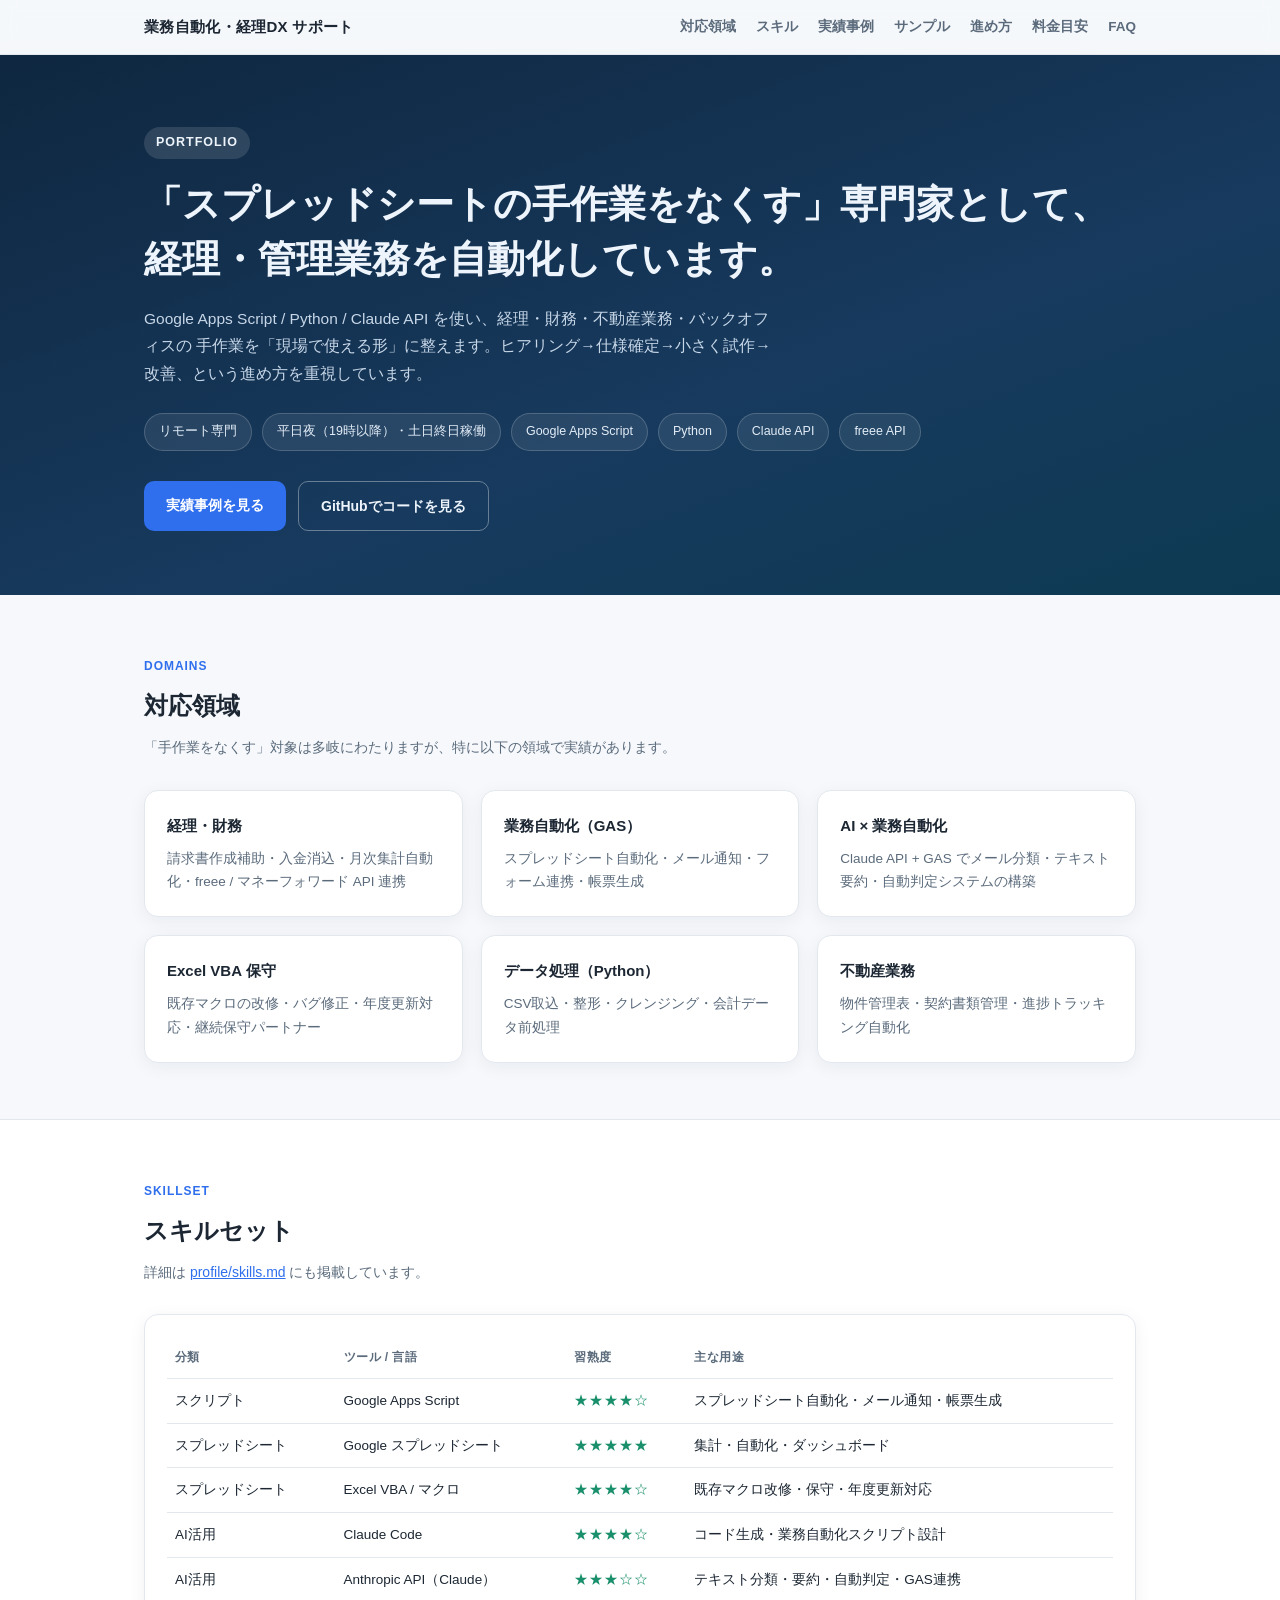
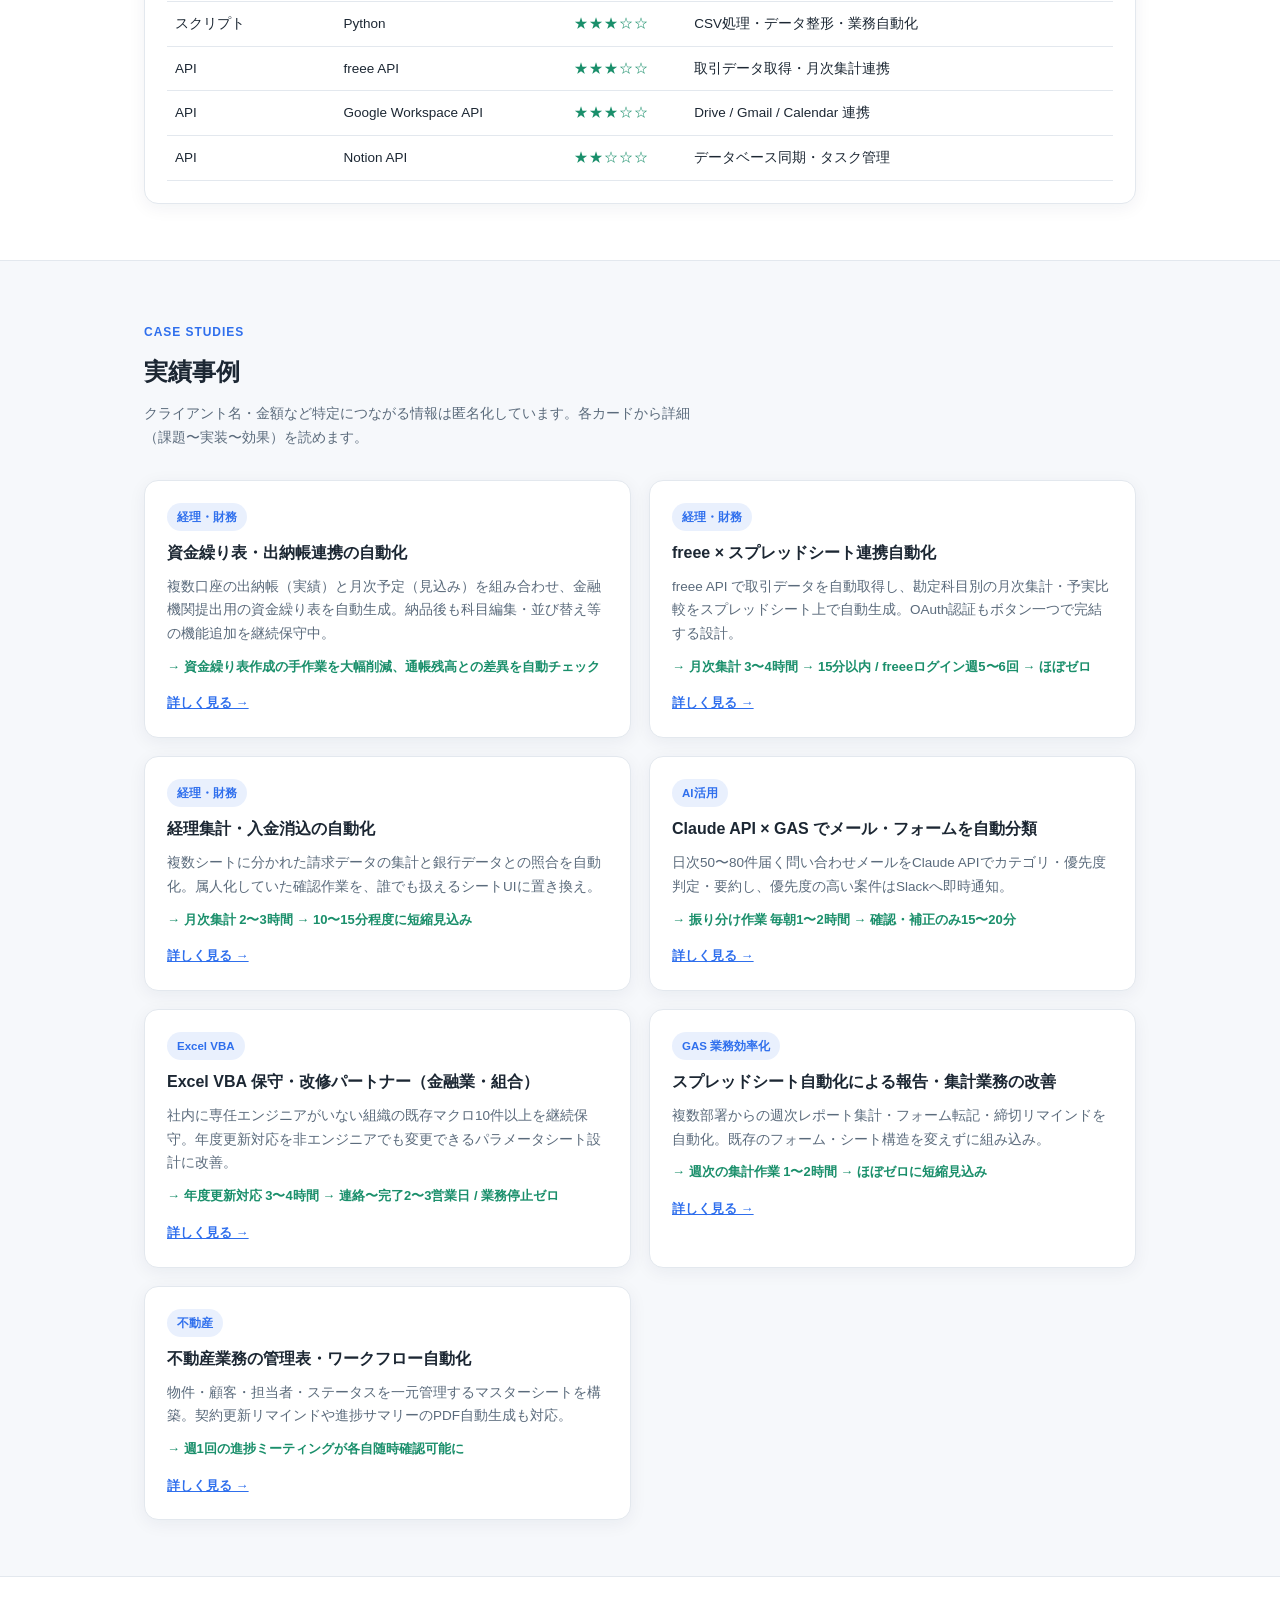
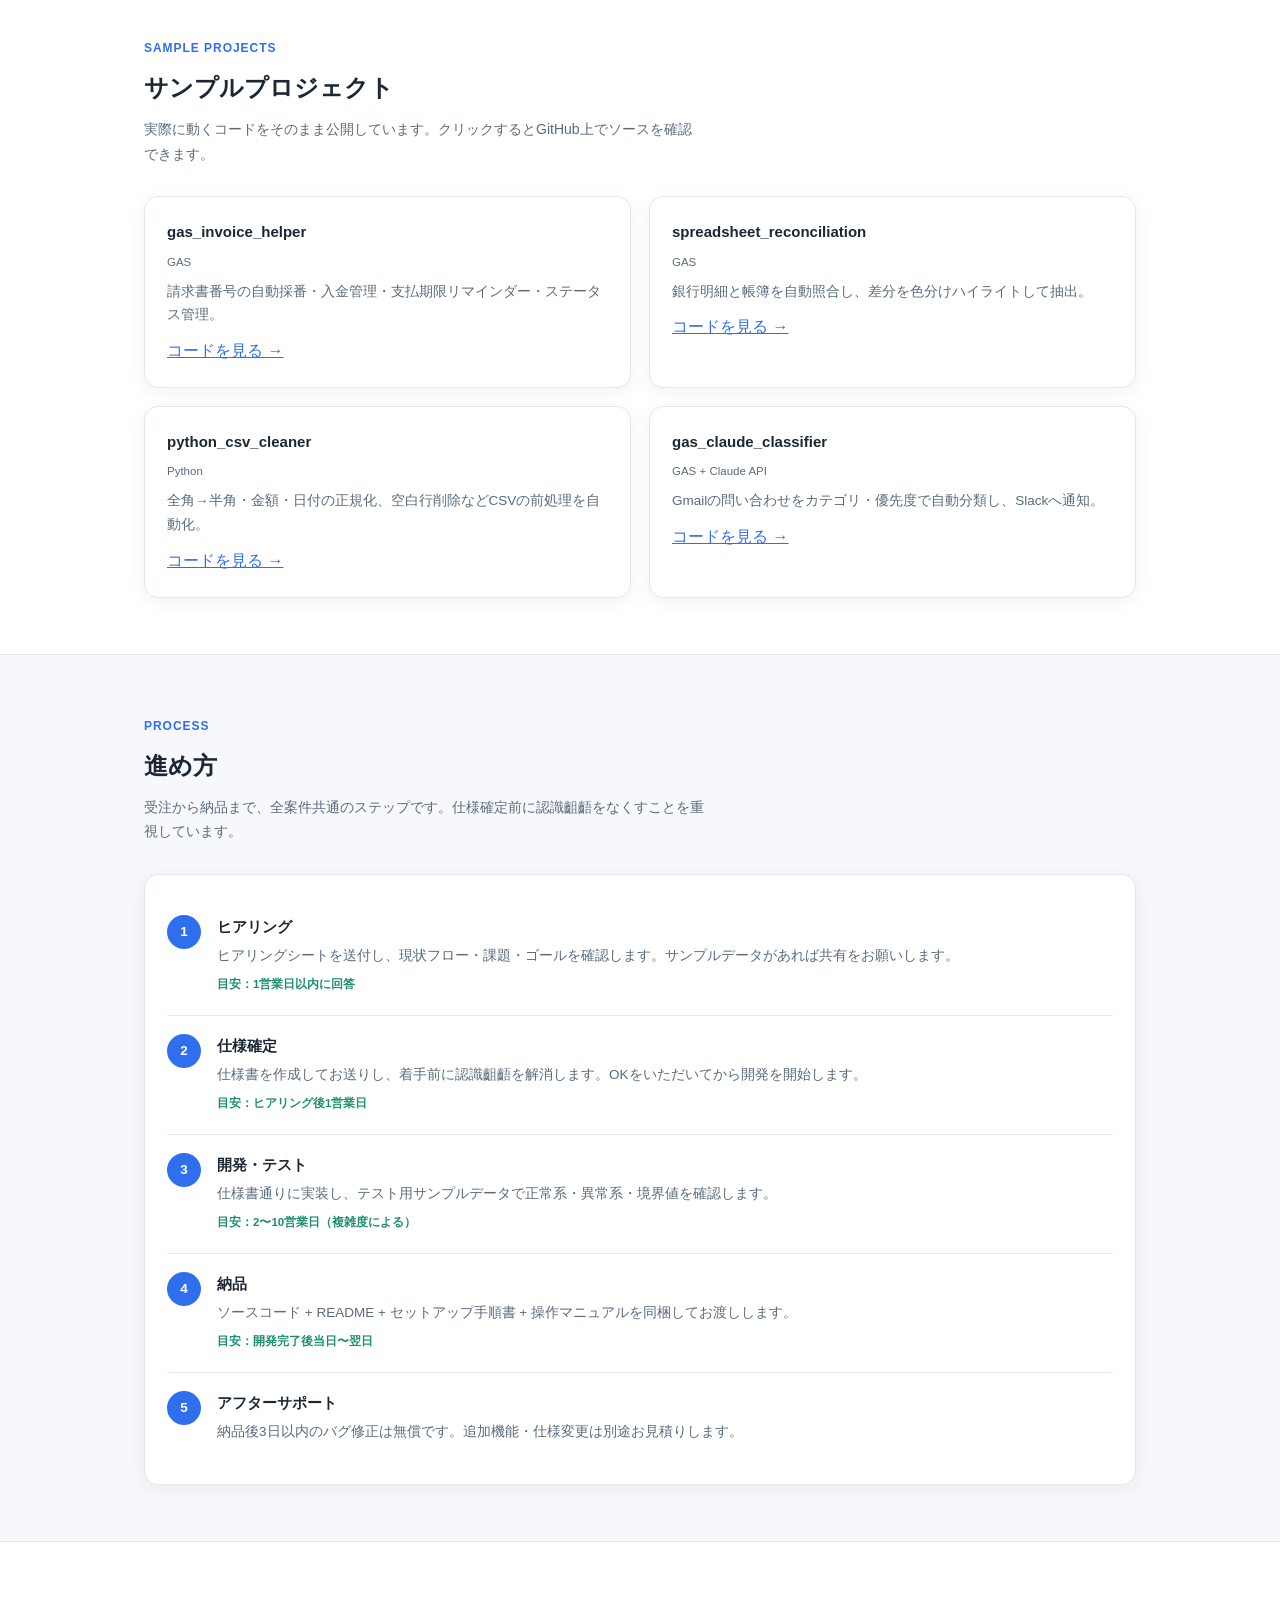
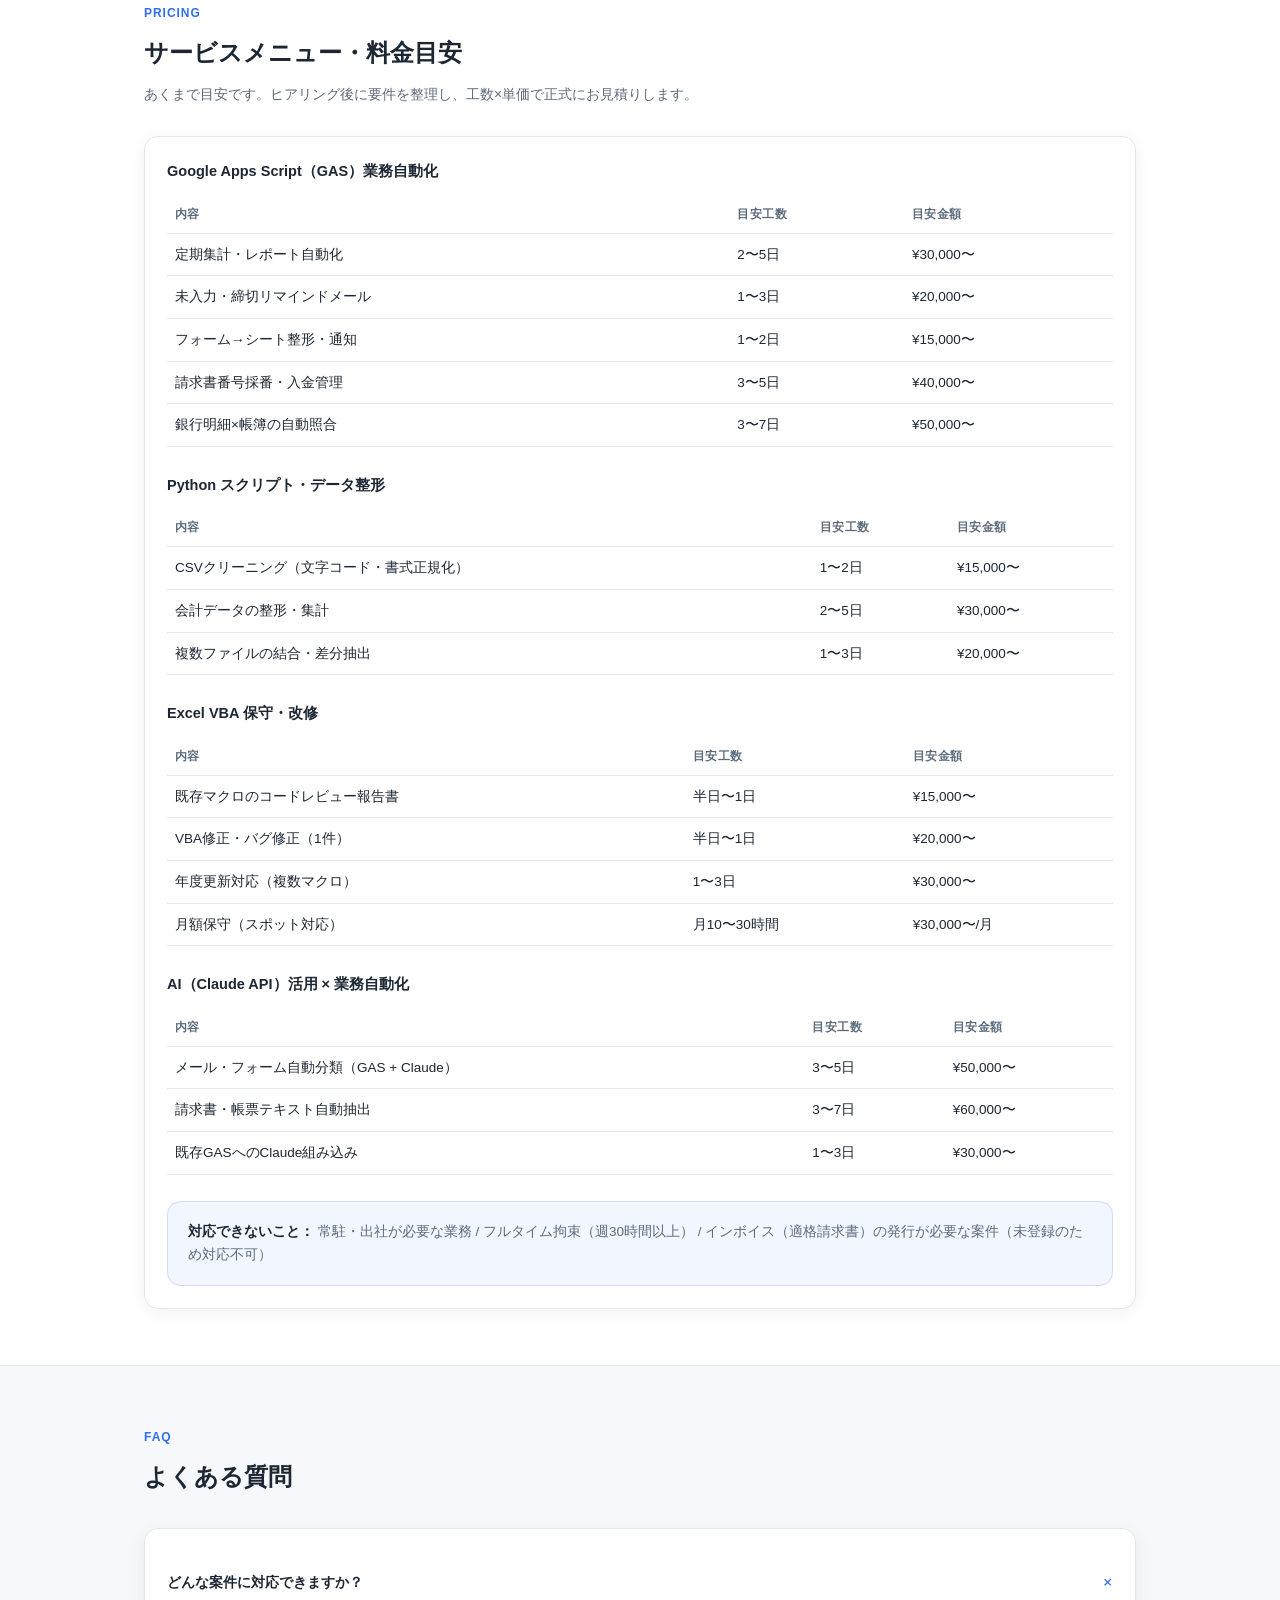
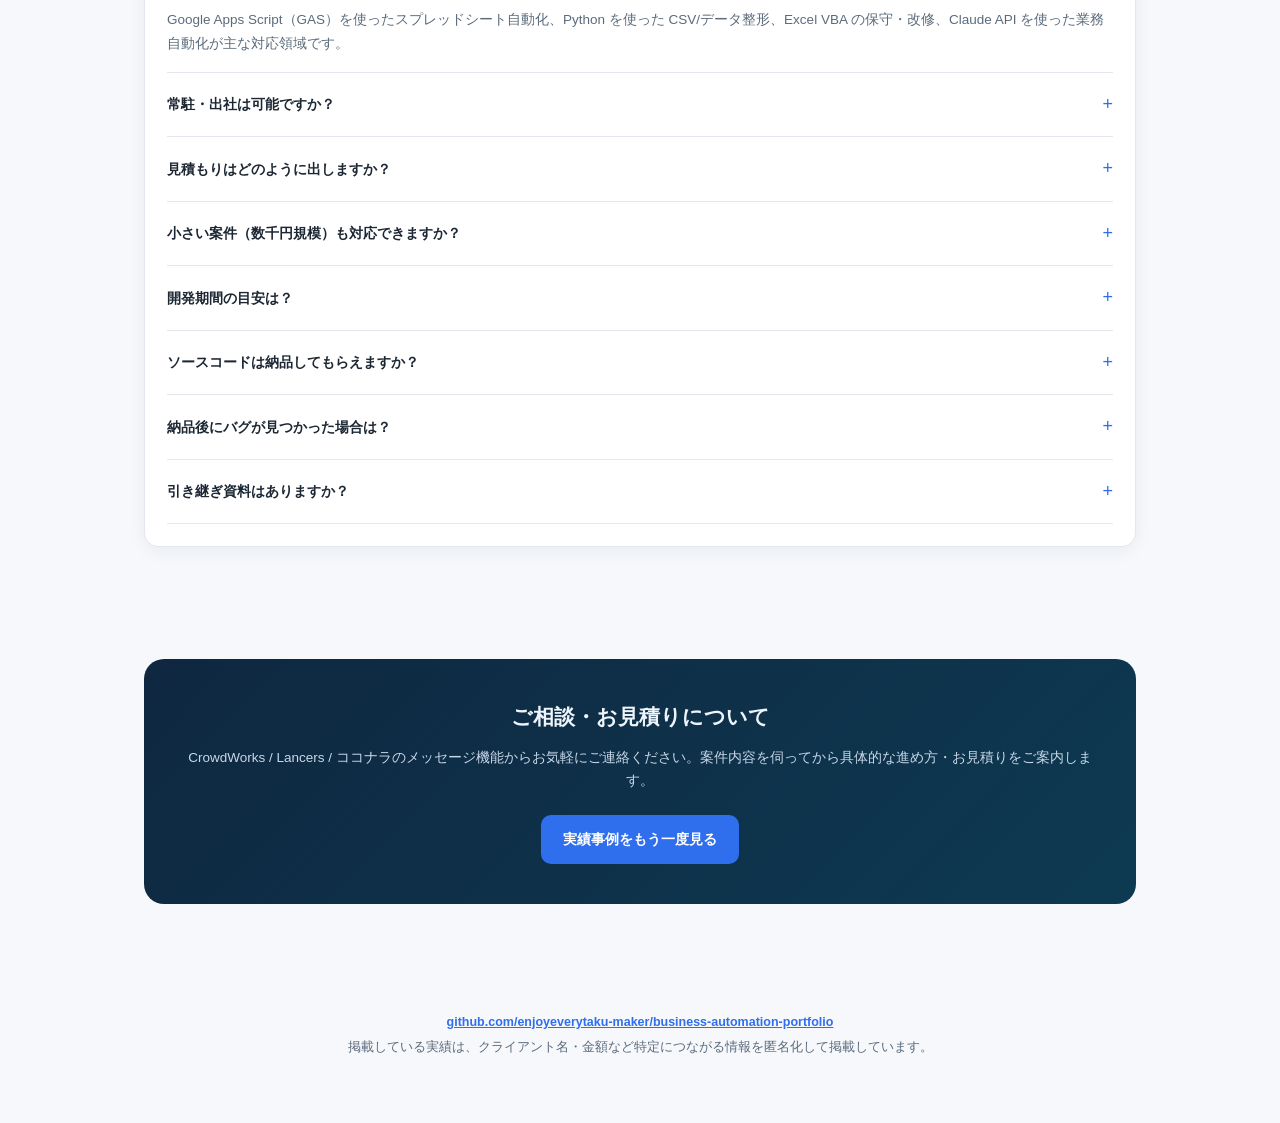
==== index.html @ b3b51a51 "GitHub Pages用のトップページを追加 対応領域・スキルセット・実績事例・サンプルプロジェクト・進め方・ 料金目安・FAQをまとめた単一ページのポートフォリオサイトを追加。 .nojekyll" ====
<!doctype html>
<html lang="ja">
<head>
<meta charset="UTF-8">
<meta name="viewport" content="width=device-width, initial-scale=1.0">
<title>業務自動化・経理DX サポート ポートフォリオ</title>
<meta name="description" content="Google Apps Script / Python / Claude API を使った業務自動化・経理DX支援のポートフォリオ。実績事例・サンプルプロジェクト・サービスメニューを掲載。">
<style>
  :root{
    --navy:#0f2740;
    --navy-2:#173a5e;
    --accent:#2f6fed;
    --accent-2:#1a8f6b;
    --bg:#f6f8fb;
    --card:#ffffff;
    --text:#1c2733;
    --text-mute:#5b6b7c;
    --border:#e3e8ee;
    --radius:14px;
    --shadow:0 4px 18px rgba(15,39,64,0.06);
  }
  @media (prefers-color-scheme: dark){
    :root{
      --bg:#0b1420;
      --card:#131f2e;
      --text:#e7edf3;
      --text-mute:#9fb0c0;
      --border:#22303f;
      --shadow:0 4px 18px rgba(0,0,0,0.35);
    }
  }
  *{box-sizing:border-box;}
  html{scroll-behavior:smooth;}
  body{
    margin:0;
    background:var(--bg);
    color:var(--text);
    font-family:"Hiragino Kaku Gothic ProN","Yu Gothic","Helvetica Neue",Arial,sans-serif;
    line-height:1.75;
  }
  a{color:var(--accent);}
  .wrap{max-width:1040px;margin:0 auto;padding:0 24px;}
  header.site{
    position:sticky;top:0;z-index:50;
    background:rgba(246,248,251,0.9);
    backdrop-filter:blur(8px);
    border-bottom:1px solid var(--border);
  }
  @media (prefers-color-scheme: dark){
    header.site{background:rgba(11,20,32,0.85);}
  }
  header.site .wrap{display:flex;align-items:center;justify-content:space-between;padding-top:14px;padding-bottom:14px;}
  .brand{font-weight:700;font-size:15px;letter-spacing:.02em;color:var(--text);text-decoration:none;}
  nav.main-nav{display:flex;gap:20px;flex-wrap:wrap;}
  nav.main-nav a{color:var(--text-mute);text-decoration:none;font-size:13.5px;font-weight:600;}
  nav.main-nav a:hover{color:var(--accent);}
  .nav-toggle{display:none;}

  .hero{
    background:linear-gradient(160deg,var(--navy) 0%,var(--navy-2) 60%,#0d3a52 100%);
    color:#eef4fb;
    padding:72px 0 64px;
  }
  .hero .eyebrow{
    display:inline-block;font-size:12.5px;font-weight:700;letter-spacing:.08em;
    background:rgba(255,255,255,0.12);padding:5px 12px;border-radius:100px;margin-bottom:18px;
  }
  .hero h1{font-size:clamp(26px,4vw,38px);line-height:1.45;margin:0 0 18px;font-weight:800;}
  .hero p.lead{font-size:15.5px;color:#c7d7e8;max-width:640px;margin:0 0 26px;}
  .hero .chips{display:flex;gap:10px;flex-wrap:wrap;margin-bottom:30px;}
  .hero .chip{background:rgba(255,255,255,0.08);border:1px solid rgba(255,255,255,0.18);color:#e3edf7;
    padding:7px 14px;border-radius:100px;font-size:12.5px;}
  .hero .cta-row{display:flex;gap:12px;flex-wrap:wrap;}
  .btn{
    display:inline-block;padding:12px 22px;border-radius:10px;font-weight:700;font-size:14px;
    text-decoration:none;transition:transform .15s ease;
  }
  .btn:hover{transform:translateY(-1px);}
  .btn-primary{background:var(--accent);color:#fff;}
  .btn-ghost{background:transparent;color:#eef4fb;border:1px solid rgba(255,255,255,0.35);}

  section{padding:56px 0;}
  section.alt{background:var(--card);border-top:1px solid var(--border);border-bottom:1px solid var(--border);}
  .section-head{margin-bottom:30px;}
  .section-head .kicker{font-size:12px;font-weight:800;letter-spacing:.08em;color:var(--accent);text-transform:uppercase;}
  .section-head h2{font-size:24px;margin:6px 0 8px;font-weight:800;}
  .section-head p{color:var(--text-mute);font-size:14px;margin:0;max-width:560px;}

  .grid{display:grid;gap:18px;}
  .grid-2{grid-template-columns:repeat(2,1fr);}
  .grid-3{grid-template-columns:repeat(3,1fr);}
  @media (max-width:760px){ .grid-2,.grid-3{grid-template-columns:1fr;} }

  .card{
    background:var(--card);border:1px solid var(--border);border-radius:var(--radius);
    padding:22px 22px;box-shadow:var(--shadow);
  }
  .domain-card h3{margin:0 0 8px;font-size:15px;}
  .domain-card p{margin:0;font-size:13.5px;color:var(--text-mute);}

  table.skills{width:100%;border-collapse:collapse;font-size:13.5px;}
  table.skills th,table.skills td{text-align:left;padding:10px 8px;border-bottom:1px solid var(--border);}
  table.skills th{color:var(--text-mute);font-weight:700;font-size:12px;text-transform:uppercase;letter-spacing:.04em;}
  .stars{color:var(--accent-2);letter-spacing:1px;}

  .case-card{display:flex;flex-direction:column;gap:10px;}
  .case-card .tag{align-self:flex-start;background:rgba(47,111,237,0.1);color:var(--accent);
    font-size:11.5px;font-weight:700;padding:4px 10px;border-radius:100px;}
  .case-card h3{margin:0;font-size:16px;line-height:1.5;}
  .case-card p{margin:0;font-size:13.5px;color:var(--text-mute);}
  .case-card .effect{font-size:13px;color:var(--accent-2);font-weight:700;}
  .case-card .more{font-size:13px;font-weight:700;margin-top:4px;}

  .proj-card h3{margin:0 0 6px;font-size:15px;}
  .proj-card .stack{font-size:11.5px;color:var(--text-mute);margin-bottom:8px;}
  .proj-card p{margin:0 0 10px;font-size:13.5px;color:var(--text-mute);}

  .flow{display:flex;flex-direction:column;gap:0;counter-reset:step;}
  .flow-step{display:flex;gap:16px;padding:18px 0;border-bottom:1px solid var(--border);}
  .flow-step:last-child{border-bottom:none;}
  .flow-num{
    counter-increment:step;flex:0 0 auto;width:34px;height:34px;border-radius:50%;
    background:var(--accent);color:#fff;display:flex;align-items:center;justify-content:center;
    font-weight:800;font-size:13.5px;
  }
  .flow-num::before{content:counter(step);}
  .flow-body h3{margin:0 0 4px;font-size:14.5px;}
  .flow-body p{margin:0;font-size:13.5px;color:var(--text-mute);}
  .flow-body .badge{display:inline-block;margin-top:6px;font-size:11.5px;color:var(--accent-2);font-weight:700;}

  .pricing table{width:100%;border-collapse:collapse;font-size:13.5px;margin-bottom:26px;}
  .pricing caption{text-align:left;font-weight:800;font-size:14.5px;margin-bottom:10px;color:var(--text);}
  .pricing th,.pricing td{padding:9px 8px;border-bottom:1px solid var(--border);text-align:left;}
  .pricing th{color:var(--text-mute);font-size:11.5px;text-transform:uppercase;letter-spacing:.04em;}

  .faq-item{border-bottom:1px solid var(--border);padding:16px 0;}
  .faq-item summary{cursor:pointer;font-weight:700;font-size:14px;list-style:none;display:flex;justify-content:space-between;align-items:center;gap:12px;}
  .faq-item summary::-webkit-details-marker{display:none;}
  .faq-item summary::after{content:"+";font-size:18px;color:var(--accent);font-weight:400;transition:transform .15s ease;}
  .faq-item[open] summary::after{transform:rotate(45deg);}
  .faq-item .a{margin:10px 0 0;font-size:13.5px;color:var(--text-mute);}

  .note-box{
    background:rgba(47,111,237,0.06);border:1px solid rgba(47,111,237,0.18);
    border-radius:var(--radius);padding:18px 20px;font-size:13.5px;color:var(--text-mute);
  }
  .note-box strong{color:var(--text);}

  footer.site{padding:48px 0 60px;text-align:center;}
  footer.site p{font-size:12.5px;color:var(--text-mute);margin:4px 0;}
  footer.site .repo-link{font-weight:700;}

  .cta-band{
    background:linear-gradient(135deg,var(--navy) 0%,#0d3a52 100%);color:#eef4fb;
    border-radius:20px;padding:40px 32px;text-align:center;
  }
  .cta-band h2{margin:0 0 10px;font-size:21px;}
  .cta-band p{margin:0 0 22px;color:#c7d7e8;font-size:13.5px;}
</style>
</head>
<body>

<header class="site">
  <div class="wrap">
    <a class="brand" href="#top">業務自動化・経理DX サポート</a>
    <nav class="main-nav">
      <a href="#domains">対応領域</a>
      <a href="#skills">スキル</a>
      <a href="#cases">実績事例</a>
      <a href="#projects">サンプル</a>
      <a href="#flow">進め方</a>
      <a href="#pricing">料金目安</a>
      <a href="#faq">FAQ</a>
    </nav>
  </div>
</header>

<div id="top"></div>
<section class="hero">
  <div class="wrap">
    <span class="eyebrow">PORTFOLIO</span>
    <h1>「スプレッドシートの手作業をなくす」専門家として、<br>経理・管理業務を自動化しています。</h1>
    <p class="lead">
      Google Apps Script / Python / Claude API を使い、経理・財務・不動産業務・バックオフィスの
      手作業を「現場で使える形」に整えます。ヒアリング→仕様確定→小さく試作→改善、という進め方を重視しています。
    </p>
    <div class="chips">
      <span class="chip">リモート専門</span>
      <span class="chip">平日夜（19時以降）・土日終日稼働</span>
      <span class="chip">Google Apps Script</span>
      <span class="chip">Python</span>
      <span class="chip">Claude API</span>
      <span class="chip">freee API</span>
    </div>
    <div class="cta-row">
      <a class="btn btn-primary" href="#cases">実績事例を見る</a>
      <a class="btn btn-ghost" href="https://github.com/enjoyeverytaku-maker/business-automation-portfolio" target="_blank" rel="noopener">GitHubでコードを見る</a>
    </div>
  </div>
</section>

<section id="domains">
  <div class="wrap">
    <div class="section-head">
      <span class="kicker">Domains</span>
      <h2>対応領域</h2>
      <p>「手作業をなくす」対象は多岐にわたりますが、特に以下の領域で実績があります。</p>
    </div>
    <div class="grid grid-3">
      <div class="card domain-card"><h3>経理・財務</h3><p>請求書作成補助・入金消込・月次集計自動化・freee / マネーフォワード API 連携</p></div>
      <div class="card domain-card"><h3>業務自動化（GAS）</h3><p>スプレッドシート自動化・メール通知・フォーム連携・帳票生成</p></div>
      <div class="card domain-card"><h3>AI × 業務自動化</h3><p>Claude API + GAS でメール分類・テキスト要約・自動判定システムの構築</p></div>
      <div class="card domain-card"><h3>Excel VBA 保守</h3><p>既存マクロの改修・バグ修正・年度更新対応・継続保守パートナー</p></div>
      <div class="card domain-card"><h3>データ処理（Python）</h3><p>CSV取込・整形・クレンジング・会計データ前処理</p></div>
      <div class="card domain-card"><h3>不動産業務</h3><p>物件管理表・契約書類管理・進捗トラッキング自動化</p></div>
    </div>
  </div>
</section>

<section class="alt" id="skills">
  <div class="wrap">
    <div class="section-head">
      <span class="kicker">Skillset</span>
      <h2>スキルセット</h2>
      <p>詳細は <a href="https://github.com/enjoyeverytaku-maker/business-automation-portfolio/blob/main/profile/skills.md" target="_blank" rel="noopener">profile/skills.md</a> にも掲載しています。</p>
    </div>
    <div class="card">
      <table class="skills">
        <thead><tr><th>分類</th><th>ツール / 言語</th><th>習熟度</th><th>主な用途</th></tr></thead>
        <tbody>
          <tr><td>スクリプト</td><td>Google Apps Script</td><td class="stars">★★★★☆</td><td>スプレッドシート自動化・メール通知・帳票生成</td></tr>
          <tr><td>スプレッドシート</td><td>Google スプレッドシート</td><td class="stars">★★★★★</td><td>集計・自動化・ダッシュボード</td></tr>
          <tr><td>スプレッドシート</td><td>Excel VBA / マクロ</td><td class="stars">★★★★☆</td><td>既存マクロ改修・保守・年度更新対応</td></tr>
          <tr><td>AI活用</td><td>Claude Code</td><td class="stars">★★★★☆</td><td>コード生成・業務自動化スクリプト設計</td></tr>
          <tr><td>AI活用</td><td>Anthropic API（Claude）</td><td class="stars">★★★☆☆</td><td>テキスト分類・要約・自動判定・GAS連携</td></tr>
          <tr><td>スクリプト</td><td>Python</td><td class="stars">★★★☆☆</td><td>CSV処理・データ整形・業務自動化</td></tr>
          <tr><td>API</td><td>freee API</td><td class="stars">★★★☆☆</td><td>取引データ取得・月次集計連携</td></tr>
          <tr><td>API</td><td>Google Workspace API</td><td class="stars">★★★☆☆</td><td>Drive / Gmail / Calendar 連携</td></tr>
          <tr><td>API</td><td>Notion API</td><td class="stars">★★☆☆☆</td><td>データベース同期・タスク管理</td></tr>
        </tbody>
      </table>
    </div>
  </div>
</section>

<section id="cases">
  <div class="wrap">
    <div class="section-head">
      <span class="kicker">Case Studies</span>
      <h2>実績事例</h2>
      <p>クライアント名・金額など特定につながる情報は匿名化しています。各カードから詳細（課題〜実装〜効果）を読めます。</p>
    </div>
    <div class="grid grid-2">

      <div class="card case-card">
        <span class="tag">経理・財務</span>
        <h3>資金繰り表・出納帳連携の自動化</h3>
        <p>複数口座の出納帳（実績）と月次予定（見込み）を組み合わせ、金融機関提出用の資金繰り表を自動生成。納品後も科目編集・並び替え等の機能追加を継続保守中。</p>
        <p class="effect">→ 資金繰り表作成の手作業を大幅削減、通帳残高との差異を自動チェック</p>
        <a class="more" href="https://github.com/enjoyeverytaku-maker/business-automation-portfolio/blob/main/case_studies/shikinguri_automation.md" target="_blank" rel="noopener">詳しく見る →</a>
      </div>

      <div class="card case-card">
        <span class="tag">経理・財務</span>
        <h3>freee × スプレッドシート連携自動化</h3>
        <p>freee API で取引データを自動取得し、勘定科目別の月次集計・予実比較をスプレッドシート上で自動生成。OAuth認証もボタン一つで完結する設計。</p>
        <p class="effect">→ 月次集計 3〜4時間 → 15分以内 / freeeログイン週5〜6回 → ほぼゼロ</p>
        <a class="more" href="https://github.com/enjoyeverytaku-maker/business-automation-portfolio/blob/main/case_studies/freee_spreadsheet_integration.md" target="_blank" rel="noopener">詳しく見る →</a>
      </div>

      <div class="card case-card">
        <span class="tag">経理・財務</span>
        <h3>経理集計・入金消込の自動化</h3>
        <p>複数シートに分かれた請求データの集計と銀行データとの照合を自動化。属人化していた確認作業を、誰でも扱えるシートUIに置き換え。</p>
        <p class="effect">→ 月次集計 2〜3時間 → 10〜15分程度に短縮見込み</p>
        <a class="more" href="https://github.com/enjoyeverytaku-maker/business-automation-portfolio/blob/main/case_studies/accounting_automation.md" target="_blank" rel="noopener">詳しく見る →</a>
      </div>

      <div class="card case-card">
        <span class="tag">AI活用</span>
        <h3>Claude API × GAS でメール・フォームを自動分類</h3>
        <p>日次50〜80件届く問い合わせメールをClaude APIでカテゴリ・優先度判定・要約し、優先度の高い案件はSlackへ即時通知。</p>
        <p class="effect">→ 振り分け作業 毎朝1〜2時間 → 確認・補正のみ15〜20分</p>
        <a class="more" href="https://github.com/enjoyeverytaku-maker/business-automation-portfolio/blob/main/case_studies/ai_business_automation.md" target="_blank" rel="noopener">詳しく見る →</a>
      </div>

      <div class="card case-card">
        <span class="tag">Excel VBA</span>
        <h3>Excel VBA 保守・改修パートナー（金融業・組合）</h3>
        <p>社内に専任エンジニアがいない組織の既存マクロ10件以上を継続保守。年度更新対応を非エンジニアでも変更できるパラメータシート設計に改善。</p>
        <p class="effect">→ 年度更新対応 3〜4時間 → 連絡〜完了2〜3営業日 / 業務停止ゼロ</p>
        <a class="more" href="https://github.com/enjoyeverytaku-maker/business-automation-portfolio/blob/main/case_studies/excel_vba_maintenance.md" target="_blank" rel="noopener">詳しく見る →</a>
      </div>

      <div class="card case-card">
        <span class="tag">GAS 業務効率化</span>
        <h3>スプレッドシート自動化による報告・集計業務の改善</h3>
        <p>複数部署からの週次レポート集計・フォーム転記・締切リマインドを自動化。既存のフォーム・シート構造を変えずに組み込み。</p>
        <p class="effect">→ 週次の集計作業 1〜2時間 → ほぼゼロに短縮見込み</p>
        <a class="more" href="https://github.com/enjoyeverytaku-maker/business-automation-portfolio/blob/main/case_studies/gas_productivity.md" target="_blank" rel="noopener">詳しく見る →</a>
      </div>

      <div class="card case-card">
        <span class="tag">不動産</span>
        <h3>不動産業務の管理表・ワークフロー自動化</h3>
        <p>物件・顧客・担当者・ステータスを一元管理するマスターシートを構築。契約更新リマインドや進捗サマリーのPDF自動生成も対応。</p>
        <p class="effect">→ 週1回の進捗ミーティングが各自随時確認可能に</p>
        <a class="more" href="https://github.com/enjoyeverytaku-maker/business-automation-portfolio/blob/main/case_studies/real_estate_workflow.md" target="_blank" rel="noopener">詳しく見る →</a>
      </div>

    </div>
  </div>
</section>

<section class="alt" id="projects">
  <div class="wrap">
    <div class="section-head">
      <span class="kicker">Sample Projects</span>
      <h2>サンプルプロジェクト</h2>
      <p>実際に動くコードをそのまま公開しています。クリックするとGitHub上でソースを確認できます。</p>
    </div>
    <div class="grid grid-2">
      <div class="card proj-card">
        <h3>gas_invoice_helper</h3>
        <div class="stack">GAS</div>
        <p>請求書番号の自動採番・入金管理・支払期限リマインダー・ステータス管理。</p>
        <a href="https://github.com/enjoyeverytaku-maker/business-automation-portfolio/tree/main/sample_projects/gas_invoice_helper" target="_blank" rel="noopener">コードを見る →</a>
      </div>
      <div class="card proj-card">
        <h3>spreadsheet_reconciliation</h3>
        <div class="stack">GAS</div>
        <p>銀行明細と帳簿を自動照合し、差分を色分けハイライトして抽出。</p>
        <a href="https://github.com/enjoyeverytaku-maker/business-automation-portfolio/tree/main/sample_projects/spreadsheet_reconciliation" target="_blank" rel="noopener">コードを見る →</a>
      </div>
      <div class="card proj-card">
        <h3>python_csv_cleaner</h3>
        <div class="stack">Python</div>
        <p>全角→半角・金額・日付の正規化、空白行削除などCSVの前処理を自動化。</p>
        <a href="https://github.com/enjoyeverytaku-maker/business-automation-portfolio/tree/main/sample_projects/python_csv_cleaner" target="_blank" rel="noopener">コードを見る →</a>
      </div>
      <div class="card proj-card">
        <h3>gas_claude_classifier</h3>
        <div class="stack">GAS + Claude API</div>
        <p>Gmailの問い合わせをカテゴリ・優先度で自動分類し、Slackへ通知。</p>
        <a href="https://github.com/enjoyeverytaku-maker/business-automation-portfolio/tree/main/sample_projects/gas_claude_classifier" target="_blank" rel="noopener">コードを見る →</a>
      </div>
    </div>
  </div>
</section>

<section id="flow">
  <div class="wrap">
    <div class="section-head">
      <span class="kicker">Process</span>
      <h2>進め方</h2>
      <p>受注から納品まで、全案件共通のステップです。仕様確定前に認識齟齬をなくすことを重視しています。</p>
    </div>
    <div class="card">
      <div class="flow">
        <div class="flow-step">
          <div class="flow-num"></div>
          <div class="flow-body">
            <h3>ヒアリング</h3>
            <p>ヒアリングシートを送付し、現状フロー・課題・ゴールを確認します。サンプルデータがあれば共有をお願いします。</p>
            <span class="badge">目安：1営業日以内に回答</span>
          </div>
        </div>
        <div class="flow-step">
          <div class="flow-num"></div>
          <div class="flow-body">
            <h3>仕様確定</h3>
            <p>仕様書を作成してお送りし、着手前に認識齟齬を解消します。OKをいただいてから開発を開始します。</p>
            <span class="badge">目安：ヒアリング後1営業日</span>
          </div>
        </div>
        <div class="flow-step">
          <div class="flow-num"></div>
          <div class="flow-body">
            <h3>開発・テスト</h3>
            <p>仕様書通りに実装し、テスト用サンプルデータで正常系・異常系・境界値を確認します。</p>
            <span class="badge">目安：2〜10営業日（複雑度による）</span>
          </div>
        </div>
        <div class="flow-step">
          <div class="flow-num"></div>
          <div class="flow-body">
            <h3>納品</h3>
            <p>ソースコード + README + セットアップ手順書 + 操作マニュアルを同梱してお渡しします。</p>
            <span class="badge">目安：開発完了後当日〜翌日</span>
          </div>
        </div>
        <div class="flow-step">
          <div class="flow-num"></div>
          <div class="flow-body">
            <h3>アフターサポート</h3>
            <p>納品後3日以内のバグ修正は無償です。追加機能・仕様変更は別途お見積りします。</p>
          </div>
        </div>
      </div>
    </div>
  </div>
</section>

<section class="alt" id="pricing">
  <div class="wrap">
    <div class="section-head">
      <span class="kicker">Pricing</span>
      <h2>サービスメニュー・料金目安</h2>
      <p>あくまで目安です。ヒアリング後に要件を整理し、工数×単価で正式にお見積りします。</p>
    </div>
    <div class="card pricing">
      <table>
        <caption>Google Apps Script（GAS）業務自動化</caption>
        <thead><tr><th>内容</th><th>目安工数</th><th>目安金額</th></tr></thead>
        <tbody>
          <tr><td>定期集計・レポート自動化</td><td>2〜5日</td><td>¥30,000〜</td></tr>
          <tr><td>未入力・締切リマインドメール</td><td>1〜3日</td><td>¥20,000〜</td></tr>
          <tr><td>フォーム→シート整形・通知</td><td>1〜2日</td><td>¥15,000〜</td></tr>
          <tr><td>請求書番号採番・入金管理</td><td>3〜5日</td><td>¥40,000〜</td></tr>
          <tr><td>銀行明細×帳簿の自動照合</td><td>3〜7日</td><td>¥50,000〜</td></tr>
        </tbody>
      </table>
      <table>
        <caption>Python スクリプト・データ整形</caption>
        <thead><tr><th>内容</th><th>目安工数</th><th>目安金額</th></tr></thead>
        <tbody>
          <tr><td>CSVクリーニング（文字コード・書式正規化）</td><td>1〜2日</td><td>¥15,000〜</td></tr>
          <tr><td>会計データの整形・集計</td><td>2〜5日</td><td>¥30,000〜</td></tr>
          <tr><td>複数ファイルの結合・差分抽出</td><td>1〜3日</td><td>¥20,000〜</td></tr>
        </tbody>
      </table>
      <table>
        <caption>Excel VBA 保守・改修</caption>
        <thead><tr><th>内容</th><th>目安工数</th><th>目安金額</th></tr></thead>
        <tbody>
          <tr><td>既存マクロのコードレビュー報告書</td><td>半日〜1日</td><td>¥15,000〜</td></tr>
          <tr><td>VBA修正・バグ修正（1件）</td><td>半日〜1日</td><td>¥20,000〜</td></tr>
          <tr><td>年度更新対応（複数マクロ）</td><td>1〜3日</td><td>¥30,000〜</td></tr>
          <tr><td>月額保守（スポット対応）</td><td>月10〜30時間</td><td>¥30,000〜/月</td></tr>
        </tbody>
      </table>
      <table>
        <caption>AI（Claude API）活用 × 業務自動化</caption>
        <thead><tr><th>内容</th><th>目安工数</th><th>目安金額</th></tr></thead>
        <tbody>
          <tr><td>メール・フォーム自動分類（GAS + Claude）</td><td>3〜5日</td><td>¥50,000〜</td></tr>
          <tr><td>請求書・帳票テキスト自動抽出</td><td>3〜7日</td><td>¥60,000〜</td></tr>
          <tr><td>既存GASへのClaude組み込み</td><td>1〜3日</td><td>¥30,000〜</td></tr>
        </tbody>
      </table>
      <div class="note-box">
        <strong>対応できないこと：</strong> 常駐・出社が必要な業務 / フルタイム拘束（週30時間以上） /
        インボイス（適格請求書）の発行が必要な案件（未登録のため対応不可）
      </div>
    </div>
  </div>
</section>

<section id="faq">
  <div class="wrap">
    <div class="section-head">
      <span class="kicker">FAQ</span>
      <h2>よくある質問</h2>
    </div>
    <div class="card">
      <details class="faq-item" open>
        <summary>どんな案件に対応できますか？</summary>
        <p class="a">Google Apps Script（GAS）を使ったスプレッドシート自動化、Python を使った CSV/データ整形、Excel VBA の保守・改修、Claude API を使った業務自動化が主な対応領域です。</p>
      </details>
      <details class="faq-item">
        <summary>常駐・出社は可能ですか？</summary>
        <p class="a">リモートワーク専門のため、常駐・出社が必要な案件はお受けできません。</p>
      </details>
      <details class="faq-item">
        <summary>見積もりはどのように出しますか？</summary>
        <p class="a">ヒアリング後に要件を整理し、工数×単価でお見積りします。概算が必要な場合は案件内容をお聞きした上でお伝えします。</p>
      </details>
      <details class="faq-item">
        <summary>小さい案件（数千円規模）も対応できますか？</summary>
        <p class="a">最低受注金額は設けていませんが、ヒアリング・仕様確定のコストを考慮し、¥10,000以上を推奨しています。</p>
      </details>
      <details class="faq-item">
        <summary>開発期間の目安は？</summary>
        <p class="a">小規模（1〜2機能）で2〜5営業日、中規模（複数機能連携）で5〜10営業日が目安です。急ぎの場合はご相談ください。</p>
      </details>
      <details class="faq-item">
        <summary>ソースコードは納品してもらえますか？</summary>
        <p class="a">はい、全コードを納品します。著作権はクライアント様に帰属します。</p>
      </details>
      <details class="faq-item">
        <summary>納品後にバグが見つかった場合は？</summary>
        <p class="a">納品後3日以内の不具合修正は無償です。期間後は別途お見積りします。</p>
      </details>
      <details class="faq-item">
        <summary>引き継ぎ資料はありますか？</summary>
        <p class="a">セットアップ手順・操作マニュアル・トラブルシューティングを必ず同梱します。IT知識がない担当者でも運用できる粒度を心がけています。</p>
      </details>
    </div>
  </div>
</section>

<section>
  <div class="wrap">
    <div class="cta-band">
      <h2>ご相談・お見積りについて</h2>
      <p>CrowdWorks / Lancers / ココナラのメッセージ機能からお気軽にご連絡ください。案件内容を伺ってから具体的な進め方・お見積りをご案内します。</p>
      <a class="btn btn-primary" href="#cases">実績事例をもう一度見る</a>
    </div>
  </div>
</section>

<footer class="site">
  <div class="wrap">
    <p class="repo-link"><a href="https://github.com/enjoyeverytaku-maker/business-automation-portfolio" target="_blank" rel="noopener">github.com/enjoyeverytaku-maker/business-automation-portfolio</a></p>
    <p>掲載している実績は、クライアント名・金額など特定につながる情報を匿名化して掲載しています。</p>
  </div>
</footer>

</body>
</html>
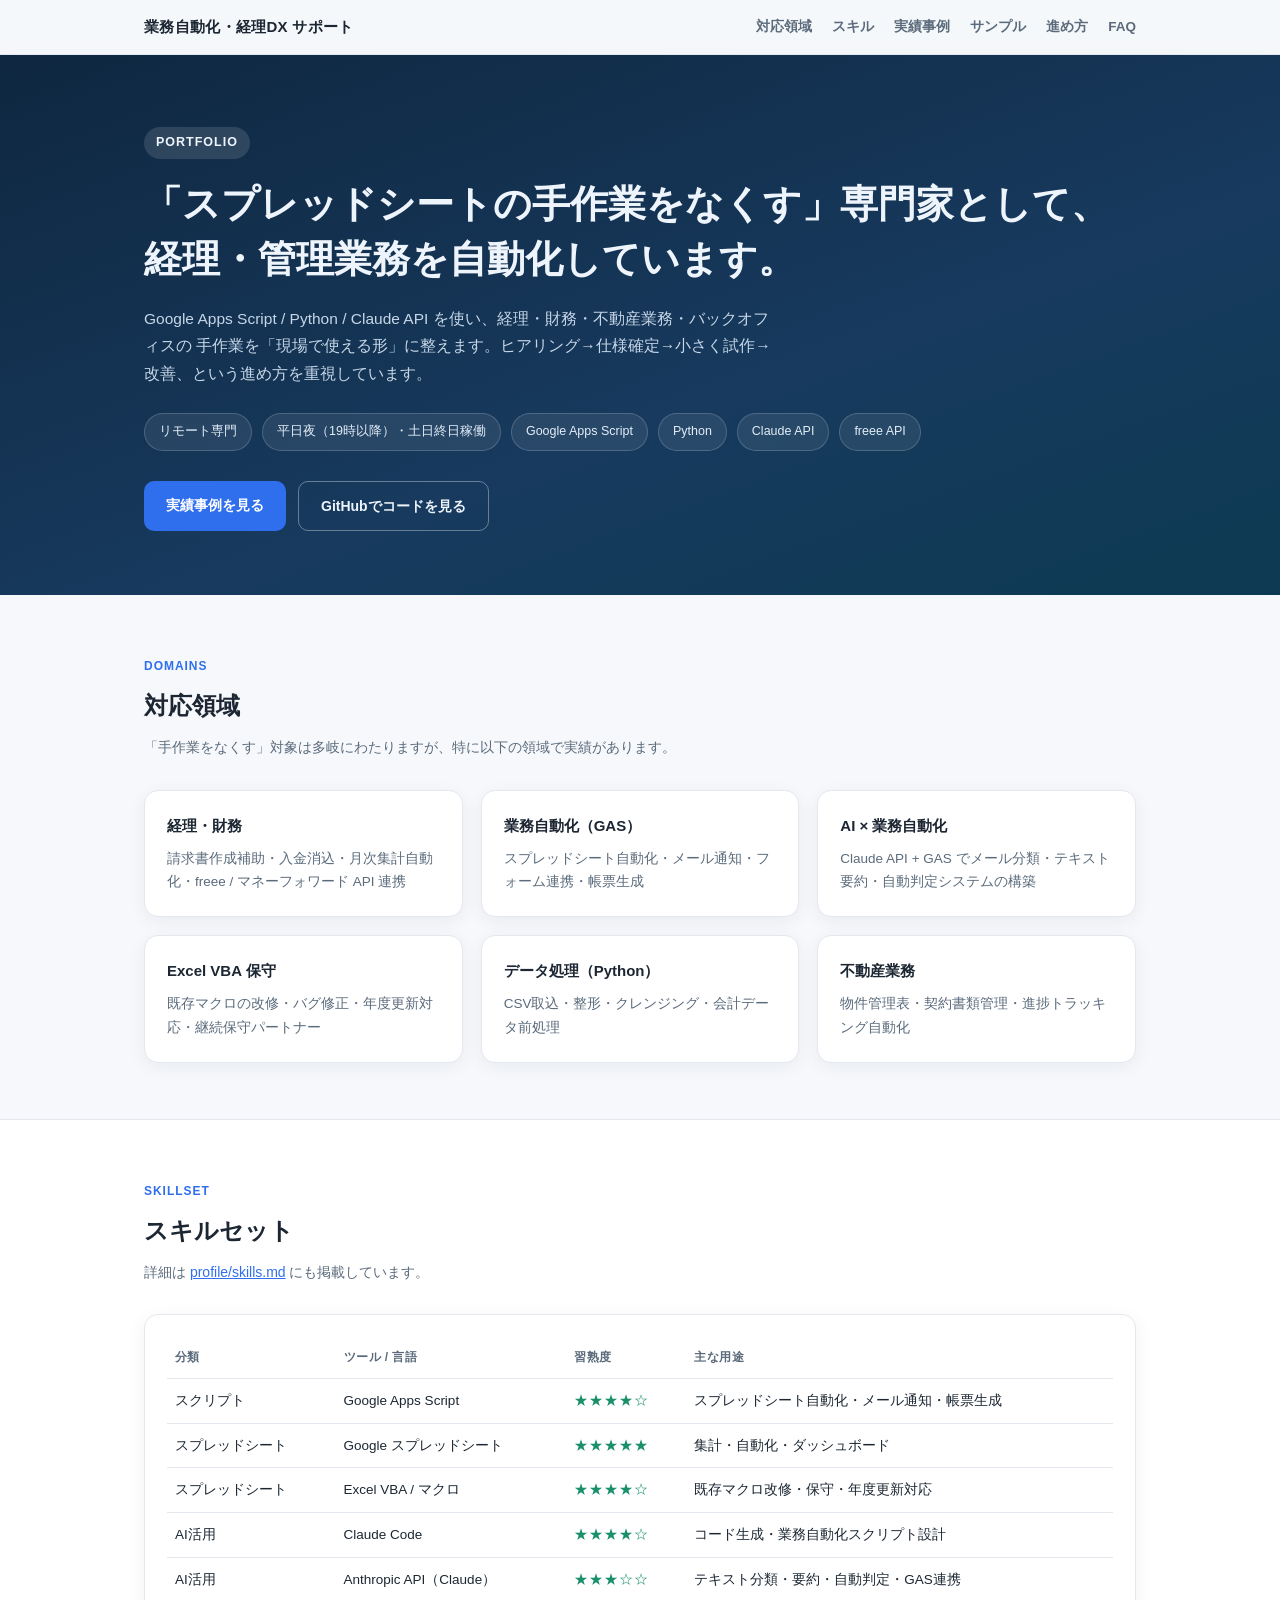
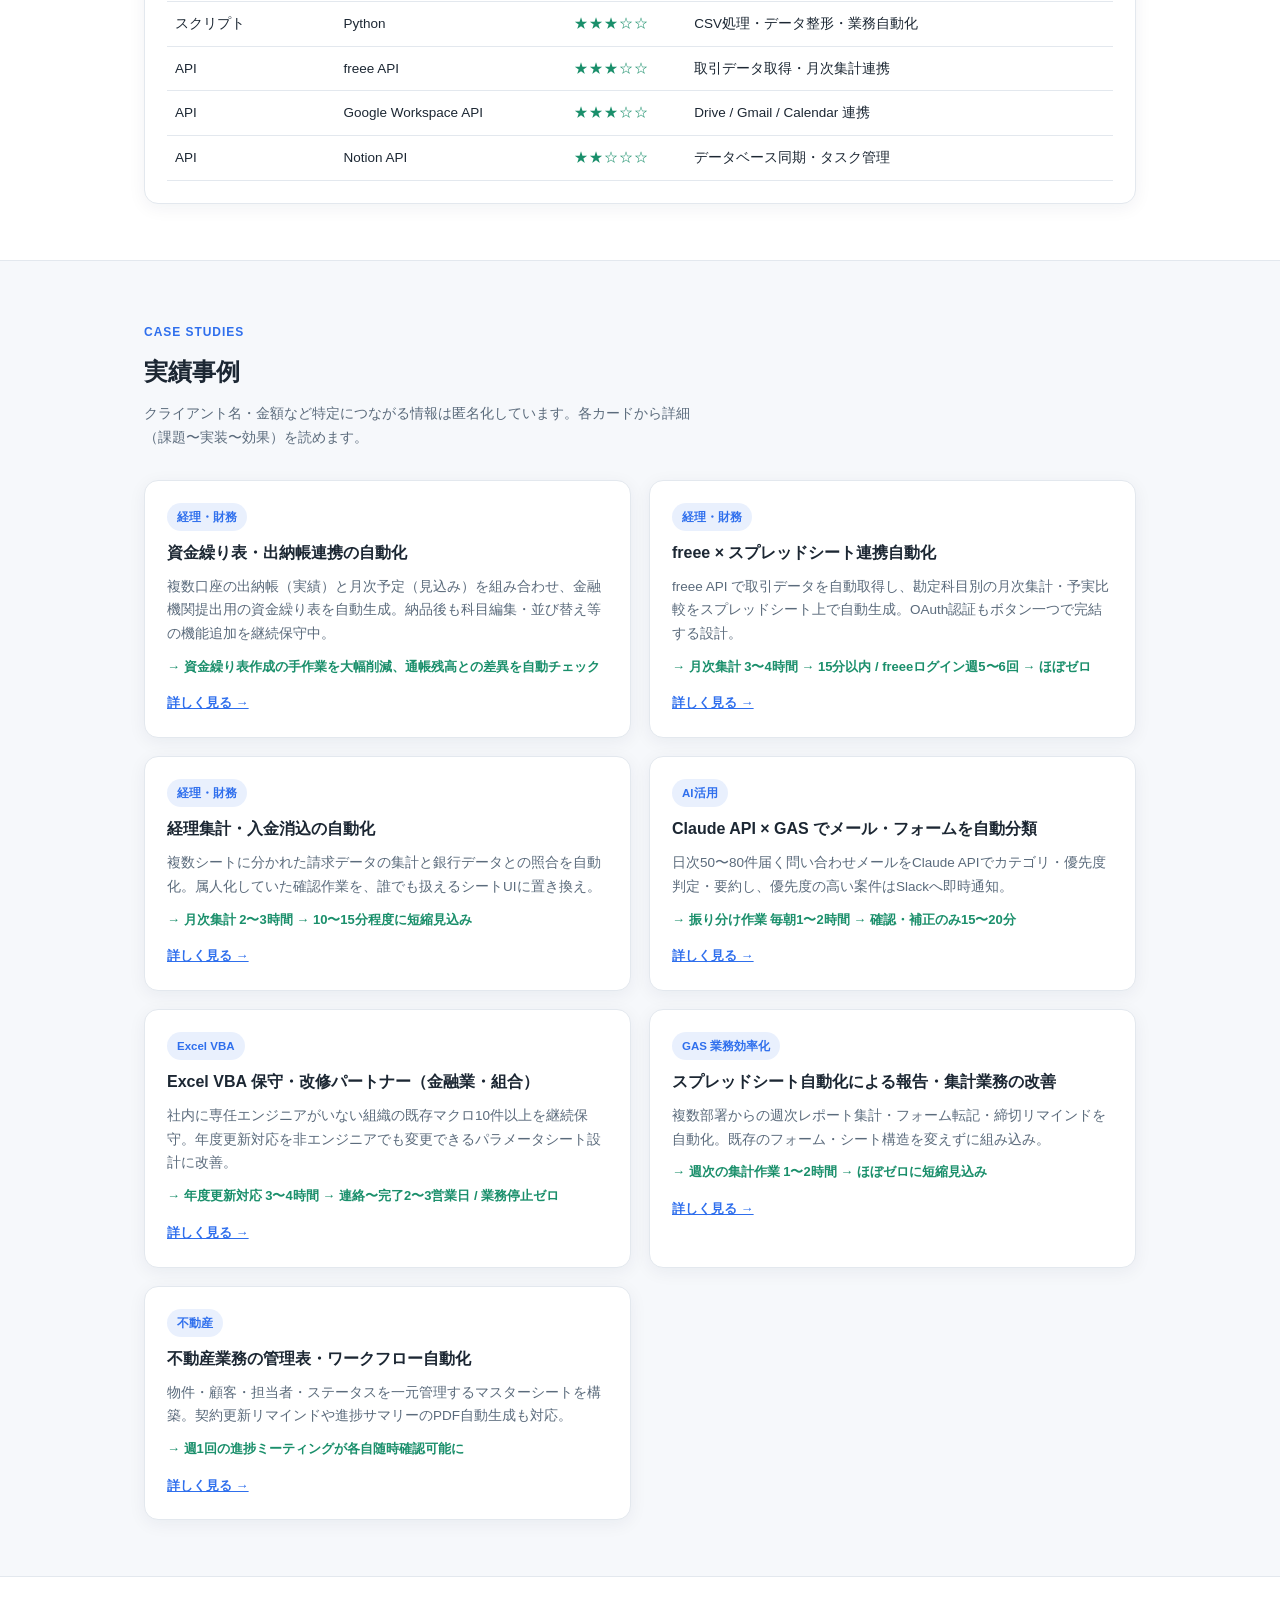
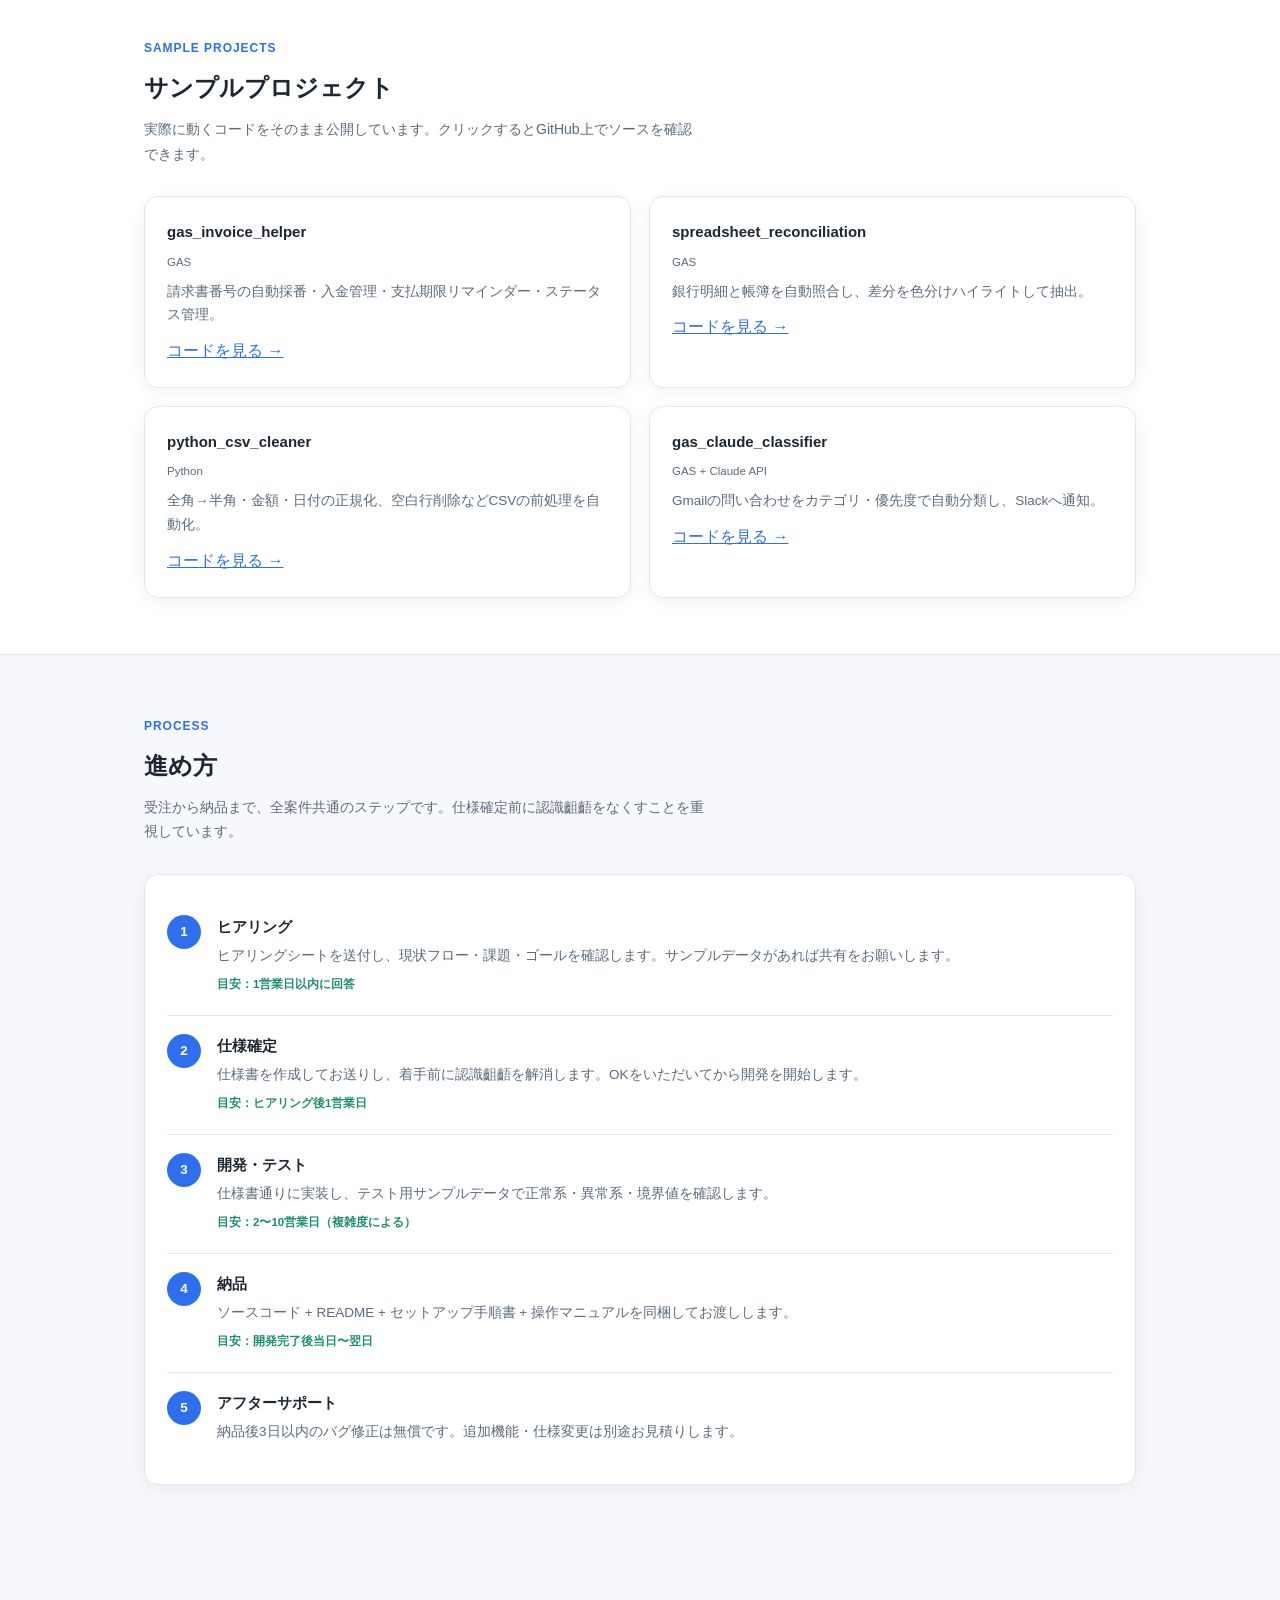
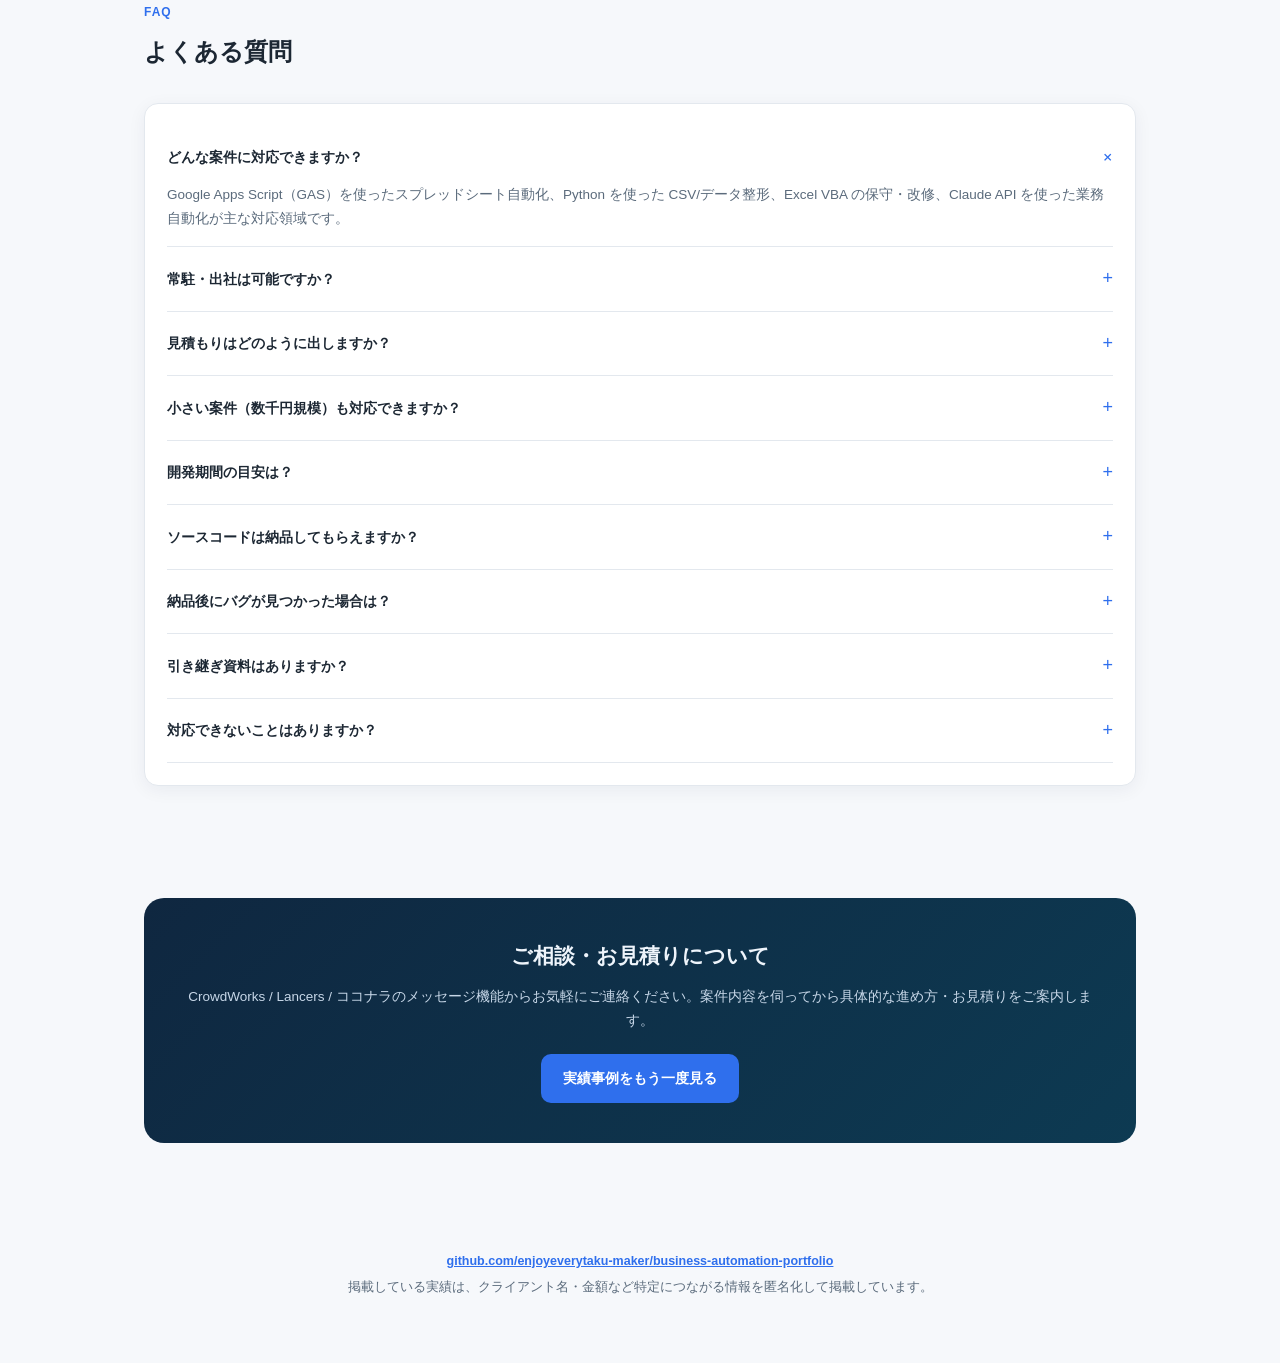
==== commit c03d2f13: "料金目安セクションを削除 サービスメニュー・料金目安セクションを丸ごと削除し、ナビからも外した。 「対応できないこと」の情報のみFAQ項目として残す。  Co-Authored-By: Claude " ====
--- a/index.html
+++ b/index.html
@@ -169,7 +169,6 @@
       <a href="#cases">実績事例</a>
       <a href="#projects">サンプル</a>
       <a href="#flow">進め方</a>
-      <a href="#pricing">料金目安</a>
       <a href="#faq">FAQ</a>
     </nav>
   </div>
@@ -401,61 +400,6 @@
   </div>
 </section>
 
-<section class="alt" id="pricing">
-  <div class="wrap">
-    <div class="section-head">
-      <span class="kicker">Pricing</span>
-      <h2>サービスメニュー・料金目安</h2>
-      <p>あくまで目安です。ヒアリング後に要件を整理し、工数×単価で正式にお見積りします。</p>
-    </div>
-    <div class="card pricing">
-      <table>
-        <caption>Google Apps Script（GAS）業務自動化</caption>
-        <thead><tr><th>内容</th><th>目安工数</th><th>目安金額</th></tr></thead>
-        <tbody>
-          <tr><td>定期集計・レポート自動化</td><td>2〜5日</td><td>¥30,000〜</td></tr>
-          <tr><td>未入力・締切リマインドメール</td><td>1〜3日</td><td>¥20,000〜</td></tr>
-          <tr><td>フォーム→シート整形・通知</td><td>1〜2日</td><td>¥15,000〜</td></tr>
-          <tr><td>請求書番号採番・入金管理</td><td>3〜5日</td><td>¥40,000〜</td></tr>
-          <tr><td>銀行明細×帳簿の自動照合</td><td>3〜7日</td><td>¥50,000〜</td></tr>
-        </tbody>
-      </table>
-      <table>
-        <caption>Python スクリプト・データ整形</caption>
-        <thead><tr><th>内容</th><th>目安工数</th><th>目安金額</th></tr></thead>
-        <tbody>
-          <tr><td>CSVクリーニング（文字コード・書式正規化）</td><td>1〜2日</td><td>¥15,000〜</td></tr>
-          <tr><td>会計データの整形・集計</td><td>2〜5日</td><td>¥30,000〜</td></tr>
-          <tr><td>複数ファイルの結合・差分抽出</td><td>1〜3日</td><td>¥20,000〜</td></tr>
-        </tbody>
-      </table>
-      <table>
-        <caption>Excel VBA 保守・改修</caption>
-        <thead><tr><th>内容</th><th>目安工数</th><th>目安金額</th></tr></thead>
-        <tbody>
-          <tr><td>既存マクロのコードレビュー報告書</td><td>半日〜1日</td><td>¥15,000〜</td></tr>
-          <tr><td>VBA修正・バグ修正（1件）</td><td>半日〜1日</td><td>¥20,000〜</td></tr>
-          <tr><td>年度更新対応（複数マクロ）</td><td>1〜3日</td><td>¥30,000〜</td></tr>
-          <tr><td>月額保守（スポット対応）</td><td>月10〜30時間</td><td>¥30,000〜/月</td></tr>
-        </tbody>
-      </table>
-      <table>
-        <caption>AI（Claude API）活用 × 業務自動化</caption>
-        <thead><tr><th>内容</th><th>目安工数</th><th>目安金額</th></tr></thead>
-        <tbody>
-          <tr><td>メール・フォーム自動分類（GAS + Claude）</td><td>3〜5日</td><td>¥50,000〜</td></tr>
-          <tr><td>請求書・帳票テキスト自動抽出</td><td>3〜7日</td><td>¥60,000〜</td></tr>
-          <tr><td>既存GASへのClaude組み込み</td><td>1〜3日</td><td>¥30,000〜</td></tr>
-        </tbody>
-      </table>
-      <div class="note-box">
-        <strong>対応できないこと：</strong> 常駐・出社が必要な業務 / フルタイム拘束（週30時間以上） /
-        インボイス（適格請求書）の発行が必要な案件（未登録のため対応不可）
-      </div>
-    </div>
-  </div>
-</section>
-
 <section id="faq">
   <div class="wrap">
     <div class="section-head">
@@ -495,6 +439,10 @@
         <summary>引き継ぎ資料はありますか？</summary>
         <p class="a">セットアップ手順・操作マニュアル・トラブルシューティングを必ず同梱します。IT知識がない担当者でも運用できる粒度を心がけています。</p>
       </details>
+      <details class="faq-item">
+        <summary>対応できないことはありますか？</summary>
+        <p class="a">常駐・出社が必要な業務、フルタイム拘束（週30時間以上）の案件はお受けできません。またインボイス（適格請求書）の発行には対応しておりません（未登録のため）。</p>
+      </details>
     </div>
   </div>
 </section>
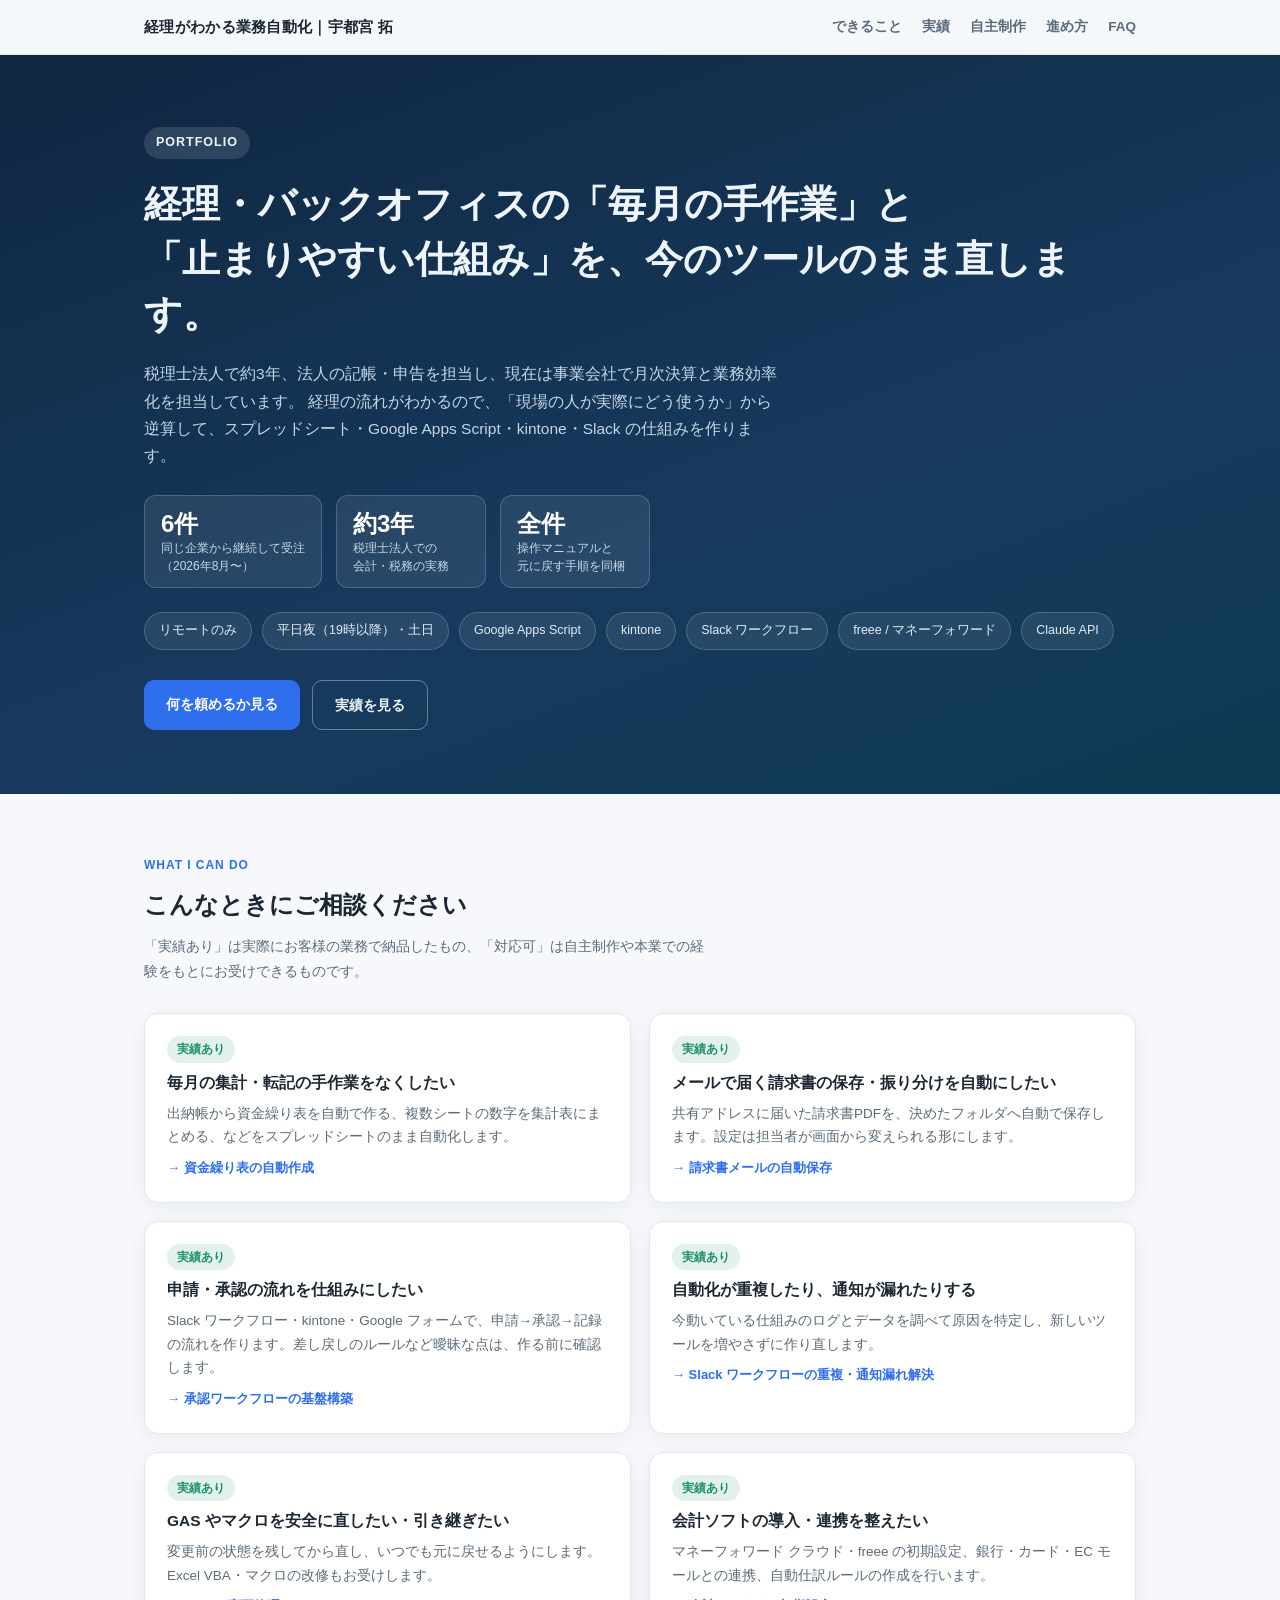
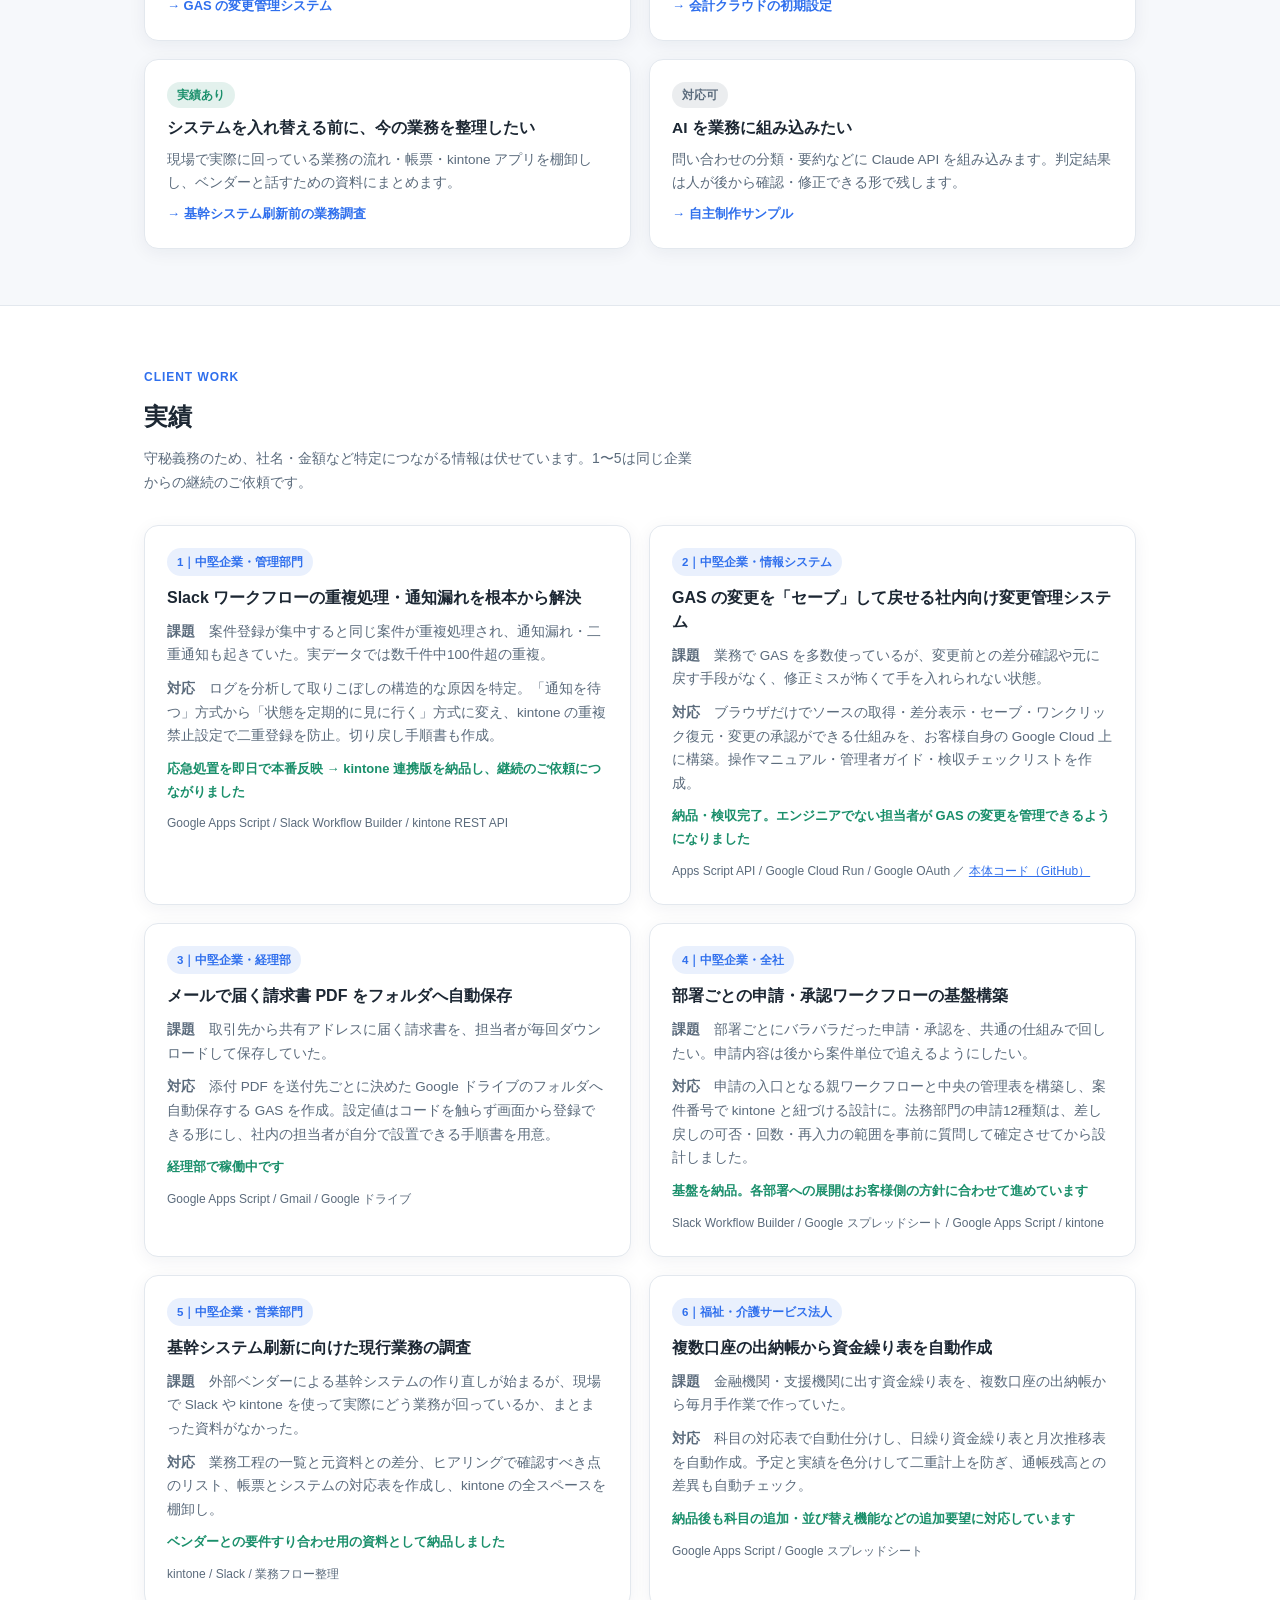
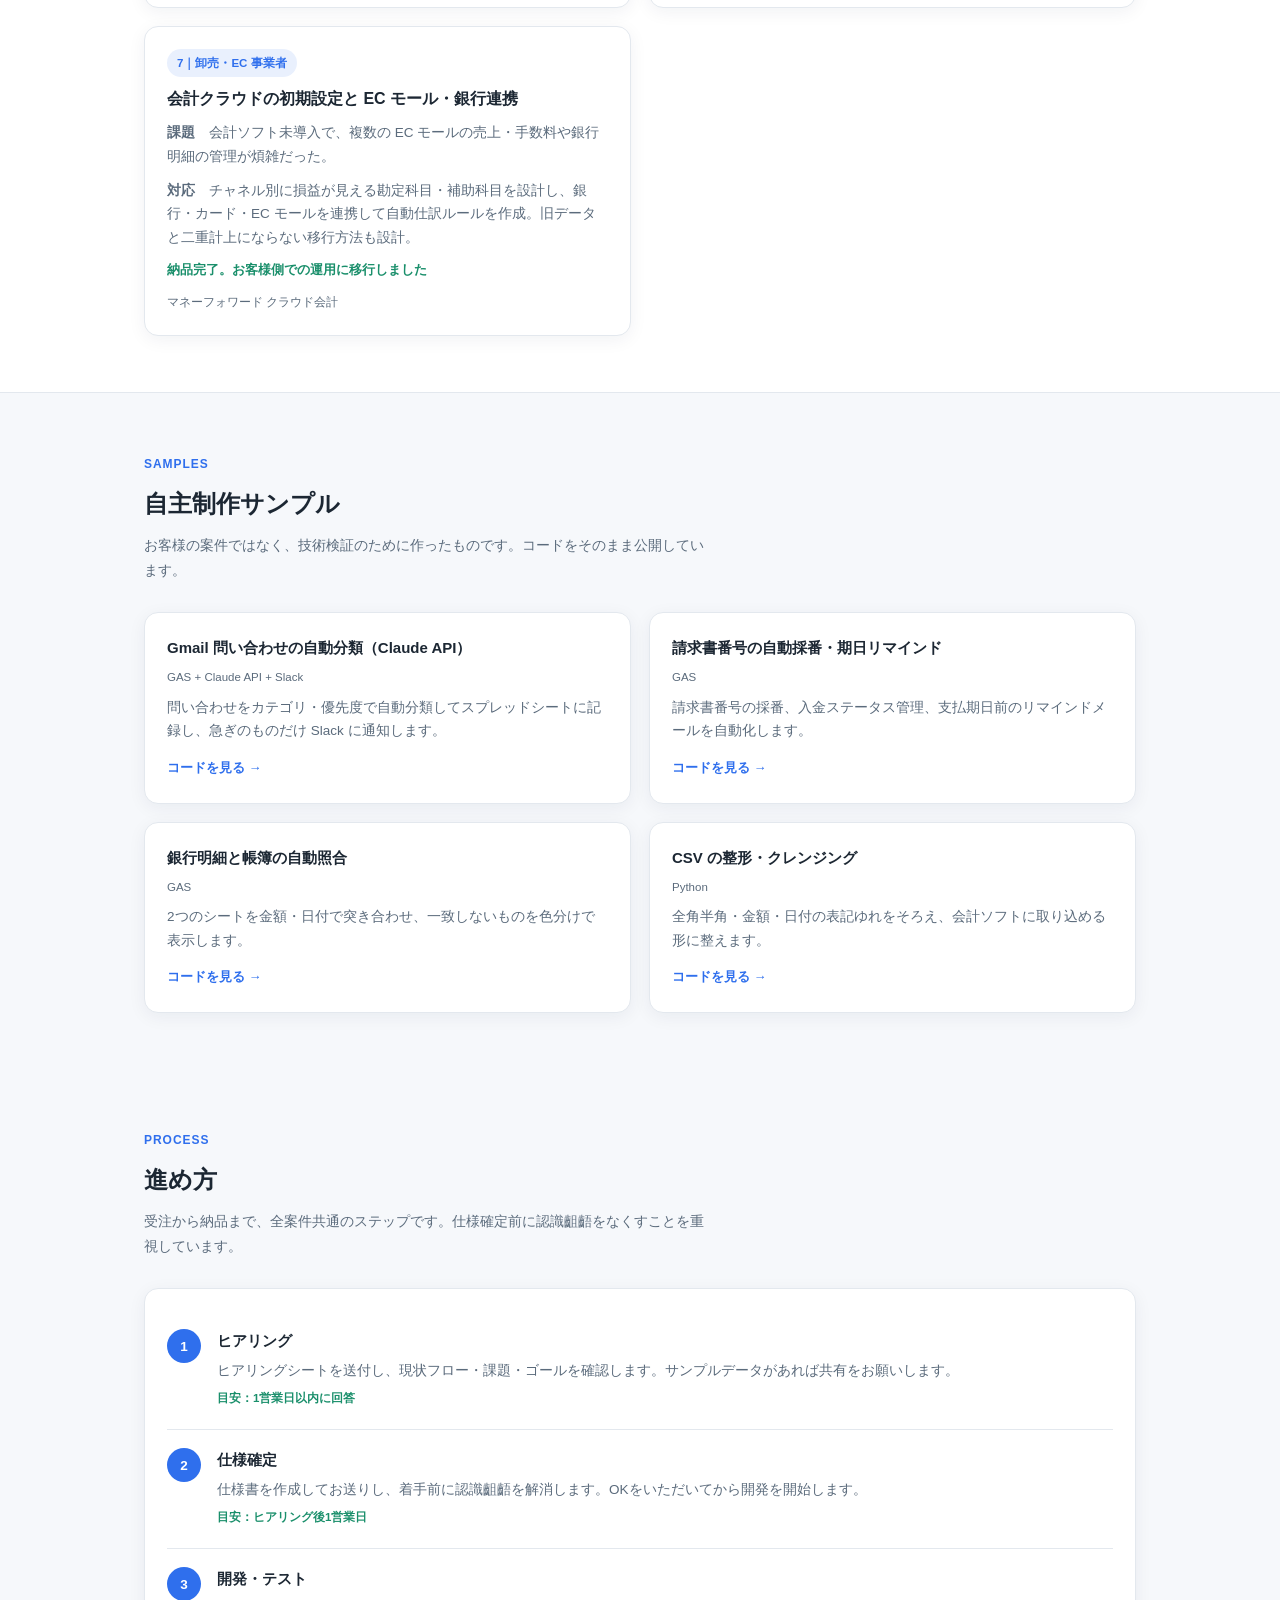
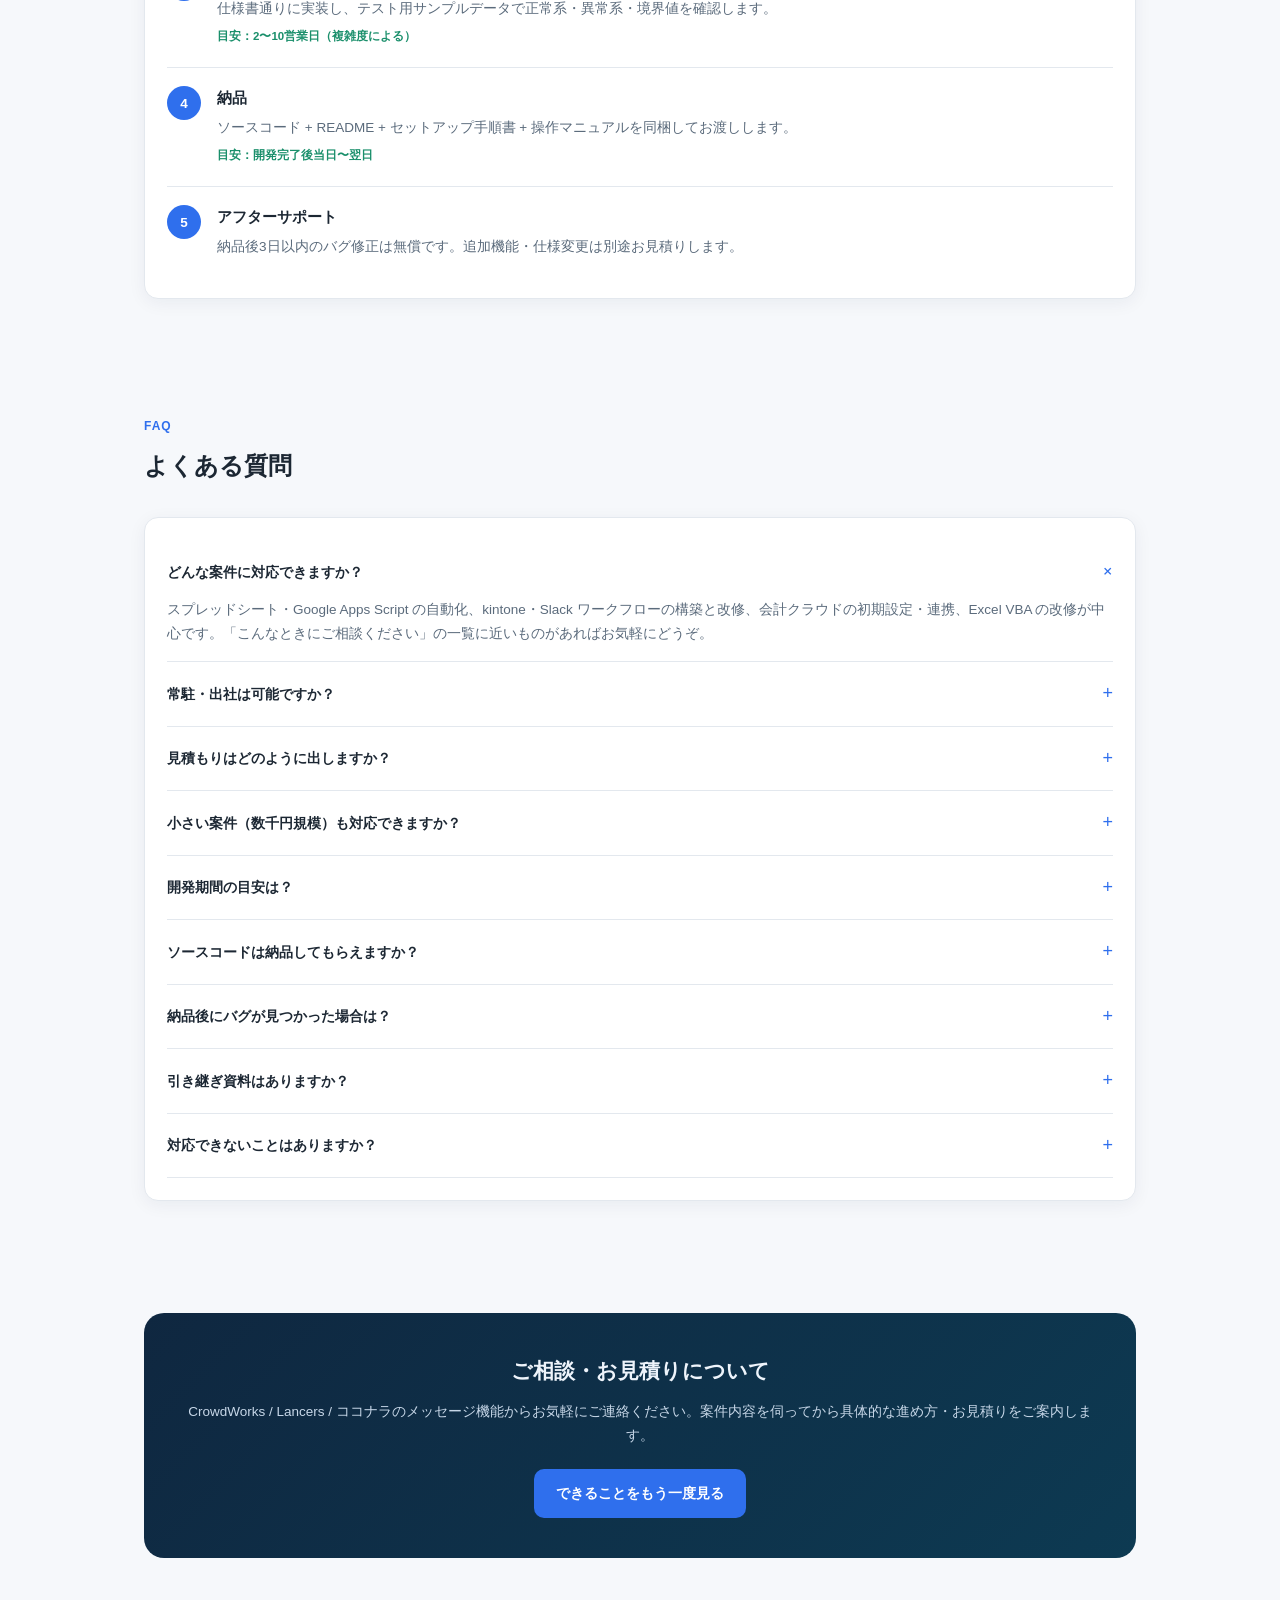
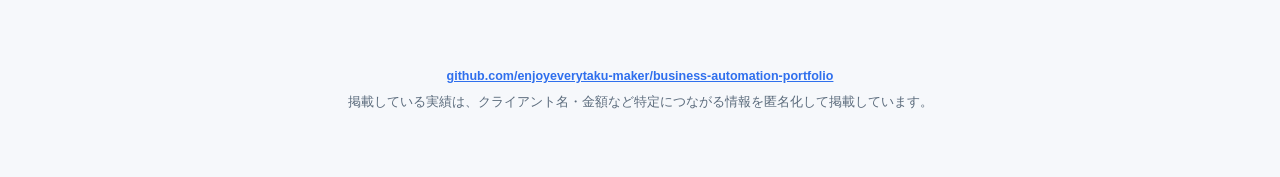
==== commit 0caf9566: "ポートフォリオを実案件中心に作り直し - 冒頭を「経理がわかる業務自動化」に変更し、継続受注6件などの実数を表示 - 困りごと起点の「こんなときにご相談ください」を追加（実績あり／対応可を区別） - " ====
--- a/index.html
+++ b/index.html
@@ -3,8 +3,8 @@
 <head>
 <meta charset="UTF-8">
 <meta name="viewport" content="width=device-width, initial-scale=1.0">
-<title>業務自動化・経理DX サポート ポートフォリオ</title>
-<meta name="description" content="Google Apps Script / Python / Claude API を使った業務自動化・経理DX支援のポートフォリオ。実績事例・サンプルプロジェクト・サービスメニューを掲載。">
+<title>経理がわかる業務自動化 ポートフォリオ</title>
+<meta name="description" content="元・税理士法人スタッフによる経理・バックオフィスの業務自動化（GAS / kintone / Slack / 会計クラウド）。できることと実績を掲載。">
 <style>
   :root{
     --navy:#0f2740;
@@ -156,18 +156,30 @@
   }
   .cta-band h2{margin:0 0 10px;font-size:21px;}
   .cta-band p{margin:0 0 22px;color:#c7d7e8;font-size:13.5px;}
+  .stats{display:flex;gap:14px;flex-wrap:wrap;margin:0 0 24px;}
+  .stat{background:rgba(255,255,255,0.08);border:1px solid rgba(255,255,255,0.18);border-radius:12px;padding:12px 16px;min-width:150px;}
+  .stat b{display:block;font-size:24px;color:#fff;line-height:1.3;}
+  .stat span{font-size:12px;color:#c7d7e8;line-height:1.5;display:block;}
+  .can-card{display:flex;flex-direction:column;gap:8px;}
+  .can-card h3{margin:0;font-size:15.5px;line-height:1.5;}
+  .can-card p{margin:0;font-size:13.5px;color:var(--text-mute);}
+  .can-card .more,.proj-card .more{font-size:13px;font-weight:700;text-decoration:none;}
+  .badge-done,.badge-can{align-self:flex-start;font-size:11.5px;font-weight:700;padding:3px 10px;border-radius:100px;}
+  .badge-done{background:rgba(26,143,107,0.12);color:var(--accent-2);}
+  .badge-can{background:rgba(91,107,124,0.12);color:var(--text-mute);}
+  .case-card .stack{font-size:12px;}
+  @media (max-width:760px){ header.site .wrap{flex-direction:column;align-items:flex-start;gap:8px;} nav.main-nav{gap:14px;} .wrap{padding:0 16px;} }
 </style>
 </head>
 <body>
 
 <header class="site">
   <div class="wrap">
-    <a class="brand" href="#top">業務自動化・経理DX サポート</a>
+    <a class="brand" href="#top">経理がわかる業務自動化｜宇都宮 拓</a>
     <nav class="main-nav">
-      <a href="#domains">対応領域</a>
-      <a href="#skills">スキル</a>
-      <a href="#cases">実績事例</a>
-      <a href="#projects">サンプル</a>
+      <a href="#cando">できること</a>
+      <a href="#cases">実績</a>
+      <a href="#projects">自主制作</a>
       <a href="#flow">進め方</a>
       <a href="#faq">FAQ</a>
     </nav>
@@ -178,170 +190,191 @@
 <section class="hero">
   <div class="wrap">
     <span class="eyebrow">PORTFOLIO</span>
-    <h1>「スプレッドシートの手作業をなくす」専門家として、<br>経理・管理業務を自動化しています。</h1>
+    <h1>経理・バックオフィスの「毎月の手作業」と<br>「止まりやすい仕組み」を、今のツールのまま直します。</h1>
     <p class="lead">
-      Google Apps Script / Python / Claude API を使い、経理・財務・不動産業務・バックオフィスの
-      手作業を「現場で使える形」に整えます。ヒアリング→仕様確定→小さく試作→改善、という進め方を重視しています。
+      税理士法人で約3年、法人の記帳・申告を担当し、現在は事業会社で月次決算と業務効率化を担当しています。
+      経理の流れがわかるので、「現場の人が実際にどう使うか」から逆算して、スプレッドシート・Google Apps Script・kintone・Slack の仕組みを作ります。
     </p>
+    <div class="stats">
+      <div class="stat"><b>6件</b><span>同じ企業から継続して受注<br>（2026年8月〜）</span></div>
+      <div class="stat"><b>約3年</b><span>税理士法人での<br>会計・税務の実務</span></div>
+      <div class="stat"><b>全件</b><span>操作マニュアルと<br>元に戻す手順を同梱</span></div>
+    </div>
     <div class="chips">
-      <span class="chip">リモート専門</span>
-      <span class="chip">平日夜（19時以降）・土日終日稼働</span>
+      <span class="chip">リモートのみ</span>
+      <span class="chip">平日夜（19時以降）・土日</span>
       <span class="chip">Google Apps Script</span>
-      <span class="chip">Python</span>
+      <span class="chip">kintone</span>
+      <span class="chip">Slack ワークフロー</span>
+      <span class="chip">freee / マネーフォワード</span>
       <span class="chip">Claude API</span>
-      <span class="chip">freee API</span>
     </div>
     <div class="cta-row">
-      <a class="btn btn-primary" href="#cases">実績事例を見る</a>
-      <a class="btn btn-ghost" href="https://github.com/enjoyeverytaku-maker/business-automation-portfolio" target="_blank" rel="noopener">GitHubでコードを見る</a>
-    </div>
-  </div>
-</section>
-
-<section id="domains">
+      <a class="btn btn-primary" href="#cando">何を頼めるか見る</a>
+      <a class="btn btn-ghost" href="#cases">実績を見る</a>
+    </div>
+  </div>
+</section>
+
+<section id="cando">
   <div class="wrap">
     <div class="section-head">
-      <span class="kicker">Domains</span>
-      <h2>対応領域</h2>
-      <p>「手作業をなくす」対象は多岐にわたりますが、特に以下の領域で実績があります。</p>
-    </div>
-    <div class="grid grid-3">
-      <div class="card domain-card"><h3>経理・財務</h3><p>請求書作成補助・入金消込・月次集計自動化・freee / マネーフォワード API 連携</p></div>
-      <div class="card domain-card"><h3>業務自動化（GAS）</h3><p>スプレッドシート自動化・メール通知・フォーム連携・帳票生成</p></div>
-      <div class="card domain-card"><h3>AI × 業務自動化</h3><p>Claude API + GAS でメール分類・テキスト要約・自動判定システムの構築</p></div>
-      <div class="card domain-card"><h3>Excel VBA 保守</h3><p>既存マクロの改修・バグ修正・年度更新対応・継続保守パートナー</p></div>
-      <div class="card domain-card"><h3>データ処理（Python）</h3><p>CSV取込・整形・クレンジング・会計データ前処理</p></div>
-      <div class="card domain-card"><h3>不動産業務</h3><p>物件管理表・契約書類管理・進捗トラッキング自動化</p></div>
-    </div>
-  </div>
-</section>
-
-<section class="alt" id="skills">
+      <span class="kicker">What I can do</span>
+      <h2>こんなときにご相談ください</h2>
+      <p>「実績あり」は実際にお客様の業務で納品したもの、「対応可」は自主制作や本業での経験をもとにお受けできるものです。</p>
+    </div>
+    <div class="grid grid-2">
+      <div class="card can-card">
+        <span class="badge-done">実績あり</span>
+        <h3>毎月の集計・転記の手作業をなくしたい</h3>
+        <p>出納帳から資金繰り表を自動で作る、複数シートの数字を集計表にまとめる、などをスプレッドシートのまま自動化します。</p>
+        <a class="more" href="#case-cashflow">→ 資金繰り表の自動作成</a>
+      </div>
+      <div class="card can-card">
+        <span class="badge-done">実績あり</span>
+        <h3>メールで届く請求書の保存・振り分けを自動にしたい</h3>
+        <p>共有アドレスに届いた請求書PDFを、決めたフォルダへ自動で保存します。設定は担当者が画面から変えられる形にします。</p>
+        <a class="more" href="#case-invoice">→ 請求書メールの自動保存</a>
+      </div>
+      <div class="card can-card">
+        <span class="badge-done">実績あり</span>
+        <h3>申請・承認の流れを仕組みにしたい</h3>
+        <p>Slack ワークフロー・kintone・Google フォームで、申請→承認→記録の流れを作ります。差し戻しのルールなど曖昧な点は、作る前に確認します。</p>
+        <a class="more" href="#case-approval">→ 承認ワークフローの基盤構築</a>
+      </div>
+      <div class="card can-card">
+        <span class="badge-done">実績あり</span>
+        <h3>自動化が重複したり、通知が漏れたりする</h3>
+        <p>今動いている仕組みのログとデータを調べて原因を特定し、新しいツールを増やさずに作り直します。</p>
+        <a class="more" href="#case-slack">→ Slack ワークフローの重複・通知漏れ解決</a>
+      </div>
+      <div class="card can-card">
+        <span class="badge-done">実績あり</span>
+        <h3>GAS やマクロを安全に直したい・引き継ぎたい</h3>
+        <p>変更前の状態を残してから直し、いつでも元に戻せるようにします。Excel VBA・マクロの改修もお受けします。</p>
+        <a class="more" href="#case-savepoint">→ GAS の変更管理システム</a>
+      </div>
+      <div class="card can-card">
+        <span class="badge-done">実績あり</span>
+        <h3>会計ソフトの導入・連携を整えたい</h3>
+        <p>マネーフォワード クラウド・freee の初期設定、銀行・カード・EC モールとの連携、自動仕訳ルールの作成を行います。</p>
+        <a class="more" href="#case-accounting">→ 会計クラウドの初期設定</a>
+      </div>
+      <div class="card can-card">
+        <span class="badge-done">実績あり</span>
+        <h3>システムを入れ替える前に、今の業務を整理したい</h3>
+        <p>現場で実際に回っている業務の流れ・帳票・kintone アプリを棚卸しし、ベンダーと話すための資料にまとめます。</p>
+        <a class="more" href="#case-asis">→ 基幹システム刷新前の業務調査</a>
+      </div>
+      <div class="card can-card">
+        <span class="badge-can">対応可</span>
+        <h3>AI を業務に組み込みたい</h3>
+        <p>問い合わせの分類・要約などに Claude API を組み込みます。判定結果は人が後から確認・修正できる形で残します。</p>
+        <a class="more" href="#projects">→ 自主制作サンプル</a>
+      </div>
+    </div>
+  </div>
+</section>
+
+<section class="alt" id="cases">
   <div class="wrap">
     <div class="section-head">
-      <span class="kicker">Skillset</span>
-      <h2>スキルセット</h2>
-      <p>詳細は <a href="https://github.com/enjoyeverytaku-maker/business-automation-portfolio/blob/main/profile/skills.md" target="_blank" rel="noopener">profile/skills.md</a> にも掲載しています。</p>
-    </div>
-    <div class="card">
-      <table class="skills">
-        <thead><tr><th>分類</th><th>ツール / 言語</th><th>習熟度</th><th>主な用途</th></tr></thead>
-        <tbody>
-          <tr><td>スクリプト</td><td>Google Apps Script</td><td class="stars">★★★★☆</td><td>スプレッドシート自動化・メール通知・帳票生成</td></tr>
-          <tr><td>スプレッドシート</td><td>Google スプレッドシート</td><td class="stars">★★★★★</td><td>集計・自動化・ダッシュボード</td></tr>
-          <tr><td>スプレッドシート</td><td>Excel VBA / マクロ</td><td class="stars">★★★★☆</td><td>既存マクロ改修・保守・年度更新対応</td></tr>
-          <tr><td>AI活用</td><td>Claude Code</td><td class="stars">★★★★☆</td><td>コード生成・業務自動化スクリプト設計</td></tr>
-          <tr><td>AI活用</td><td>Anthropic API（Claude）</td><td class="stars">★★★☆☆</td><td>テキスト分類・要約・自動判定・GAS連携</td></tr>
-          <tr><td>スクリプト</td><td>Python</td><td class="stars">★★★☆☆</td><td>CSV処理・データ整形・業務自動化</td></tr>
-          <tr><td>API</td><td>freee API</td><td class="stars">★★★☆☆</td><td>取引データ取得・月次集計連携</td></tr>
-          <tr><td>API</td><td>Google Workspace API</td><td class="stars">★★★☆☆</td><td>Drive / Gmail / Calendar 連携</td></tr>
-          <tr><td>API</td><td>Notion API</td><td class="stars">★★☆☆☆</td><td>データベース同期・タスク管理</td></tr>
-        </tbody>
-      </table>
-    </div>
-  </div>
-</section>
-
-<section id="cases">
+      <span class="kicker">Client work</span>
+      <h2>実績</h2>
+      <p>守秘義務のため、社名・金額など特定につながる情報は伏せています。1〜5は同じ企業からの継続のご依頼です。</p>
+    </div>
+    <div class="grid grid-2">
+      <div class="card case-card" id="case-slack">
+        <span class="tag">1｜中堅企業・管理部門</span>
+        <h3>Slack ワークフローの重複処理・通知漏れを根本から解決</h3>
+        <p><b>課題</b>　案件登録が集中すると同じ案件が重複処理され、通知漏れ・二重通知も起きていた。実データでは数千件中100件超の重複。</p>
+        <p><b>対応</b>　ログを分析して取りこぼしの構造的な原因を特定。「通知を待つ」方式から「状態を定期的に見に行く」方式に変え、kintone の重複禁止設定で二重登録を防止。切り戻し手順書も作成。</p>
+        <p class="effect">応急処置を即日で本番反映 → kintone 連携版を納品し、継続のご依頼につながりました</p>
+        <p class="stack">Google Apps Script / Slack Workflow Builder / kintone REST API</p>
+      </div>
+      <div class="card case-card" id="case-savepoint">
+        <span class="tag">2｜中堅企業・情報システム</span>
+        <h3>GAS の変更を「セーブ」して戻せる社内向け変更管理システム</h3>
+        <p><b>課題</b>　業務で GAS を多数使っているが、変更前との差分確認や元に戻す手段がなく、修正ミスが怖くて手を入れられない状態。</p>
+        <p><b>対応</b>　ブラウザだけでソースの取得・差分表示・セーブ・ワンクリック復元・変更の承認ができる仕組みを、お客様自身の Google Cloud 上に構築。操作マニュアル・管理者ガイド・検収チェックリストを作成。</p>
+        <p class="effect">納品・検収完了。エンジニアでない担当者が GAS の変更を管理できるようになりました</p>
+        <p class="stack">Apps Script API / Google Cloud Run / Google OAuth ／ <a href="https://github.com/enjoyeverytaku-maker/gas-savepoint" target="_blank" rel="noopener">本体コード（GitHub）</a></p>
+      </div>
+      <div class="card case-card" id="case-invoice">
+        <span class="tag">3｜中堅企業・経理部</span>
+        <h3>メールで届く請求書 PDF をフォルダへ自動保存</h3>
+        <p><b>課題</b>　取引先から共有アドレスに届く請求書を、担当者が毎回ダウンロードして保存していた。</p>
+        <p><b>対応</b>　添付 PDF を送付先ごとに決めた Google ドライブのフォルダへ自動保存する GAS を作成。設定値はコードを触らず画面から登録できる形にし、社内の担当者が自分で設置できる手順書を用意。</p>
+        <p class="effect">経理部で稼働中です</p>
+        <p class="stack">Google Apps Script / Gmail / Google ドライブ</p>
+      </div>
+      <div class="card case-card" id="case-approval">
+        <span class="tag">4｜中堅企業・全社</span>
+        <h3>部署ごとの申請・承認ワークフローの基盤構築</h3>
+        <p><b>課題</b>　部署ごとにバラバラだった申請・承認を、共通の仕組みで回したい。申請内容は後から案件単位で追えるようにしたい。</p>
+        <p><b>対応</b>　申請の入口となる親ワークフローと中央の管理表を構築し、案件番号で kintone と紐づける設計に。法務部門の申請12種類は、差し戻しの可否・回数・再入力の範囲を事前に質問して確定させてから設計しました。</p>
+        <p class="effect">基盤を納品。各部署への展開はお客様側の方針に合わせて進めています</p>
+        <p class="stack">Slack Workflow Builder / Google スプレッドシート / Google Apps Script / kintone</p>
+      </div>
+      <div class="card case-card" id="case-asis">
+        <span class="tag">5｜中堅企業・営業部門</span>
+        <h3>基幹システム刷新に向けた現行業務の調査</h3>
+        <p><b>課題</b>　外部ベンダーによる基幹システムの作り直しが始まるが、現場で Slack や kintone を使って実際にどう業務が回っているか、まとまった資料がなかった。</p>
+        <p><b>対応</b>　業務工程の一覧と元資料との差分、ヒアリングで確認すべき点のリスト、帳票とシステムの対応表を作成し、kintone の全スペースを棚卸し。</p>
+        <p class="effect">ベンダーとの要件すり合わせ用の資料として納品しました</p>
+        <p class="stack">kintone / Slack / 業務フロー整理</p>
+      </div>
+      <div class="card case-card" id="case-cashflow">
+        <span class="tag">6｜福祉・介護サービス法人</span>
+        <h3>複数口座の出納帳から資金繰り表を自動作成</h3>
+        <p><b>課題</b>　金融機関・支援機関に出す資金繰り表を、複数口座の出納帳から毎月手作業で作っていた。</p>
+        <p><b>対応</b>　科目の対応表で自動仕分けし、日繰り資金繰り表と月次推移表を自動作成。予定と実績を色分けして二重計上を防ぎ、通帳残高との差異も自動チェック。</p>
+        <p class="effect">納品後も科目の追加・並び替え機能などの追加要望に対応しています</p>
+        <p class="stack">Google Apps Script / Google スプレッドシート</p>
+      </div>
+      <div class="card case-card" id="case-accounting">
+        <span class="tag">7｜卸売・EC 事業者</span>
+        <h3>会計クラウドの初期設定と EC モール・銀行連携</h3>
+        <p><b>課題</b>　会計ソフト未導入で、複数の EC モールの売上・手数料や銀行明細の管理が煩雑だった。</p>
+        <p><b>対応</b>　チャネル別に損益が見える勘定科目・補助科目を設計し、銀行・カード・EC モールを連携して自動仕訳ルールを作成。旧データと二重計上にならない移行方法も設計。</p>
+        <p class="effect">納品完了。お客様側での運用に移行しました</p>
+        <p class="stack">マネーフォワード クラウド会計</p>
+      </div>
+    </div>
+  </div>
+</section>
+
+<section id="projects">
   <div class="wrap">
     <div class="section-head">
-      <span class="kicker">Case Studies</span>
-      <h2>実績事例</h2>
-      <p>クライアント名・金額など特定につながる情報は匿名化しています。各カードから詳細（課題〜実装〜効果）を読めます。</p>
-    </div>
-    <div class="grid grid-2">
-
-      <div class="card case-card">
-        <span class="tag">経理・財務</span>
-        <h3>資金繰り表・出納帳連携の自動化</h3>
-        <p>複数口座の出納帳（実績）と月次予定（見込み）を組み合わせ、金融機関提出用の資金繰り表を自動生成。納品後も科目編集・並び替え等の機能追加を継続保守中。</p>
-        <p class="effect">→ 資金繰り表作成の手作業を大幅削減、通帳残高との差異を自動チェック</p>
-        <a class="more" href="https://github.com/enjoyeverytaku-maker/business-automation-portfolio/blob/main/case_studies/shikinguri_automation.md" target="_blank" rel="noopener">詳しく見る →</a>
-      </div>
-
-      <div class="card case-card">
-        <span class="tag">経理・財務</span>
-        <h3>freee × スプレッドシート連携自動化</h3>
-        <p>freee API で取引データを自動取得し、勘定科目別の月次集計・予実比較をスプレッドシート上で自動生成。OAuth認証もボタン一つで完結する設計。</p>
-        <p class="effect">→ 月次集計 3〜4時間 → 15分以内 / freeeログイン週5〜6回 → ほぼゼロ</p>
-        <a class="more" href="https://github.com/enjoyeverytaku-maker/business-automation-portfolio/blob/main/case_studies/freee_spreadsheet_integration.md" target="_blank" rel="noopener">詳しく見る →</a>
-      </div>
-
-      <div class="card case-card">
-        <span class="tag">経理・財務</span>
-        <h3>経理集計・入金消込の自動化</h3>
-        <p>複数シートに分かれた請求データの集計と銀行データとの照合を自動化。属人化していた確認作業を、誰でも扱えるシートUIに置き換え。</p>
-        <p class="effect">→ 月次集計 2〜3時間 → 10〜15分程度に短縮見込み</p>
-        <a class="more" href="https://github.com/enjoyeverytaku-maker/business-automation-portfolio/blob/main/case_studies/accounting_automation.md" target="_blank" rel="noopener">詳しく見る →</a>
-      </div>
-
-      <div class="card case-card">
-        <span class="tag">AI活用</span>
-        <h3>Claude API × GAS でメール・フォームを自動分類</h3>
-        <p>日次50〜80件届く問い合わせメールをClaude APIでカテゴリ・優先度判定・要約し、優先度の高い案件はSlackへ即時通知。</p>
-        <p class="effect">→ 振り分け作業 毎朝1〜2時間 → 確認・補正のみ15〜20分</p>
-        <a class="more" href="https://github.com/enjoyeverytaku-maker/business-automation-portfolio/blob/main/case_studies/ai_business_automation.md" target="_blank" rel="noopener">詳しく見る →</a>
-      </div>
-
-      <div class="card case-card">
-        <span class="tag">Excel VBA</span>
-        <h3>Excel VBA 保守・改修パートナー（金融業・組合）</h3>
-        <p>社内に専任エンジニアがいない組織の既存マクロ10件以上を継続保守。年度更新対応を非エンジニアでも変更できるパラメータシート設計に改善。</p>
-        <p class="effect">→ 年度更新対応 3〜4時間 → 連絡〜完了2〜3営業日 / 業務停止ゼロ</p>
-        <a class="more" href="https://github.com/enjoyeverytaku-maker/business-automation-portfolio/blob/main/case_studies/excel_vba_maintenance.md" target="_blank" rel="noopener">詳しく見る →</a>
-      </div>
-
-      <div class="card case-card">
-        <span class="tag">GAS 業務効率化</span>
-        <h3>スプレッドシート自動化による報告・集計業務の改善</h3>
-        <p>複数部署からの週次レポート集計・フォーム転記・締切リマインドを自動化。既存のフォーム・シート構造を変えずに組み込み。</p>
-        <p class="effect">→ 週次の集計作業 1〜2時間 → ほぼゼロに短縮見込み</p>
-        <a class="more" href="https://github.com/enjoyeverytaku-maker/business-automation-portfolio/blob/main/case_studies/gas_productivity.md" target="_blank" rel="noopener">詳しく見る →</a>
-      </div>
-
-      <div class="card case-card">
-        <span class="tag">不動産</span>
-        <h3>不動産業務の管理表・ワークフロー自動化</h3>
-        <p>物件・顧客・担当者・ステータスを一元管理するマスターシートを構築。契約更新リマインドや進捗サマリーのPDF自動生成も対応。</p>
-        <p class="effect">→ 週1回の進捗ミーティングが各自随時確認可能に</p>
-        <a class="more" href="https://github.com/enjoyeverytaku-maker/business-automation-portfolio/blob/main/case_studies/real_estate_workflow.md" target="_blank" rel="noopener">詳しく見る →</a>
-      </div>
-
-    </div>
-  </div>
-</section>
-
-<section class="alt" id="projects">
-  <div class="wrap">
-    <div class="section-head">
-      <span class="kicker">Sample Projects</span>
-      <h2>サンプルプロジェクト</h2>
-      <p>実際に動くコードをそのまま公開しています。クリックするとGitHub上でソースを確認できます。</p>
+      <span class="kicker">Samples</span>
+      <h2>自主制作サンプル</h2>
+      <p>お客様の案件ではなく、技術検証のために作ったものです。コードをそのまま公開しています。</p>
     </div>
     <div class="grid grid-2">
       <div class="card proj-card">
-        <h3>gas_invoice_helper</h3>
+        <h3>Gmail 問い合わせの自動分類（Claude API）</h3>
+        <div class="stack">GAS + Claude API + Slack</div>
+        <p>問い合わせをカテゴリ・優先度で自動分類してスプレッドシートに記録し、急ぎのものだけ Slack に通知します。</p>
+        <a class="more" href="./sample_projects/gas_claude_classifier/">コードを見る →</a>
+      </div>
+      <div class="card proj-card">
+        <h3>請求書番号の自動採番・期日リマインド</h3>
         <div class="stack">GAS</div>
-        <p>請求書番号の自動採番・入金管理・支払期限リマインダー・ステータス管理。</p>
-        <a href="https://github.com/enjoyeverytaku-maker/business-automation-portfolio/tree/main/sample_projects/gas_invoice_helper" target="_blank" rel="noopener">コードを見る →</a>
+        <p>請求書番号の採番、入金ステータス管理、支払期日前のリマインドメールを自動化します。</p>
+        <a class="more" href="./sample_projects/gas_invoice_helper/">コードを見る →</a>
       </div>
       <div class="card proj-card">
-        <h3>spreadsheet_reconciliation</h3>
+        <h3>銀行明細と帳簿の自動照合</h3>
         <div class="stack">GAS</div>
-        <p>銀行明細と帳簿を自動照合し、差分を色分けハイライトして抽出。</p>
-        <a href="https://github.com/enjoyeverytaku-maker/business-automation-portfolio/tree/main/sample_projects/spreadsheet_reconciliation" target="_blank" rel="noopener">コードを見る →</a>
+        <p>2つのシートを金額・日付で突き合わせ、一致しないものを色分けで表示します。</p>
+        <a class="more" href="./sample_projects/spreadsheet_reconciliation/">コードを見る →</a>
       </div>
       <div class="card proj-card">
-        <h3>python_csv_cleaner</h3>
+        <h3>CSV の整形・クレンジング</h3>
         <div class="stack">Python</div>
-        <p>全角→半角・金額・日付の正規化、空白行削除などCSVの前処理を自動化。</p>
-        <a href="https://github.com/enjoyeverytaku-maker/business-automation-portfolio/tree/main/sample_projects/python_csv_cleaner" target="_blank" rel="noopener">コードを見る →</a>
-      </div>
-      <div class="card proj-card">
-        <h3>gas_claude_classifier</h3>
-        <div class="stack">GAS + Claude API</div>
-        <p>Gmailの問い合わせをカテゴリ・優先度で自動分類し、Slackへ通知。</p>
-        <a href="https://github.com/enjoyeverytaku-maker/business-automation-portfolio/tree/main/sample_projects/gas_claude_classifier" target="_blank" rel="noopener">コードを見る →</a>
+        <p>全角半角・金額・日付の表記ゆれをそろえ、会計ソフトに取り込める形に整えます。</p>
+        <a class="more" href="./sample_projects/python_csv_cleaner/">コードを見る →</a>
       </div>
     </div>
   </div>
@@ -409,7 +442,7 @@
     <div class="card">
       <details class="faq-item" open>
         <summary>どんな案件に対応できますか？</summary>
-        <p class="a">Google Apps Script（GAS）を使ったスプレッドシート自動化、Python を使った CSV/データ整形、Excel VBA の保守・改修、Claude API を使った業務自動化が主な対応領域です。</p>
+        <p class="a">スプレッドシート・Google Apps Script の自動化、kintone・Slack ワークフローの構築と改修、会計クラウドの初期設定・連携、Excel VBA の改修が中心です。「こんなときにご相談ください」の一覧に近いものがあればお気軽にどうぞ。</p>
       </details>
       <details class="faq-item">
         <summary>常駐・出社は可能ですか？</summary>
@@ -452,7 +485,7 @@
     <div class="cta-band">
       <h2>ご相談・お見積りについて</h2>
       <p>CrowdWorks / Lancers / ココナラのメッセージ機能からお気軽にご連絡ください。案件内容を伺ってから具体的な進め方・お見積りをご案内します。</p>
-      <a class="btn btn-primary" href="#cases">実績事例をもう一度見る</a>
+      <a class="btn btn-primary" href="#cando">できることをもう一度見る</a>
     </div>
   </div>
 </section>
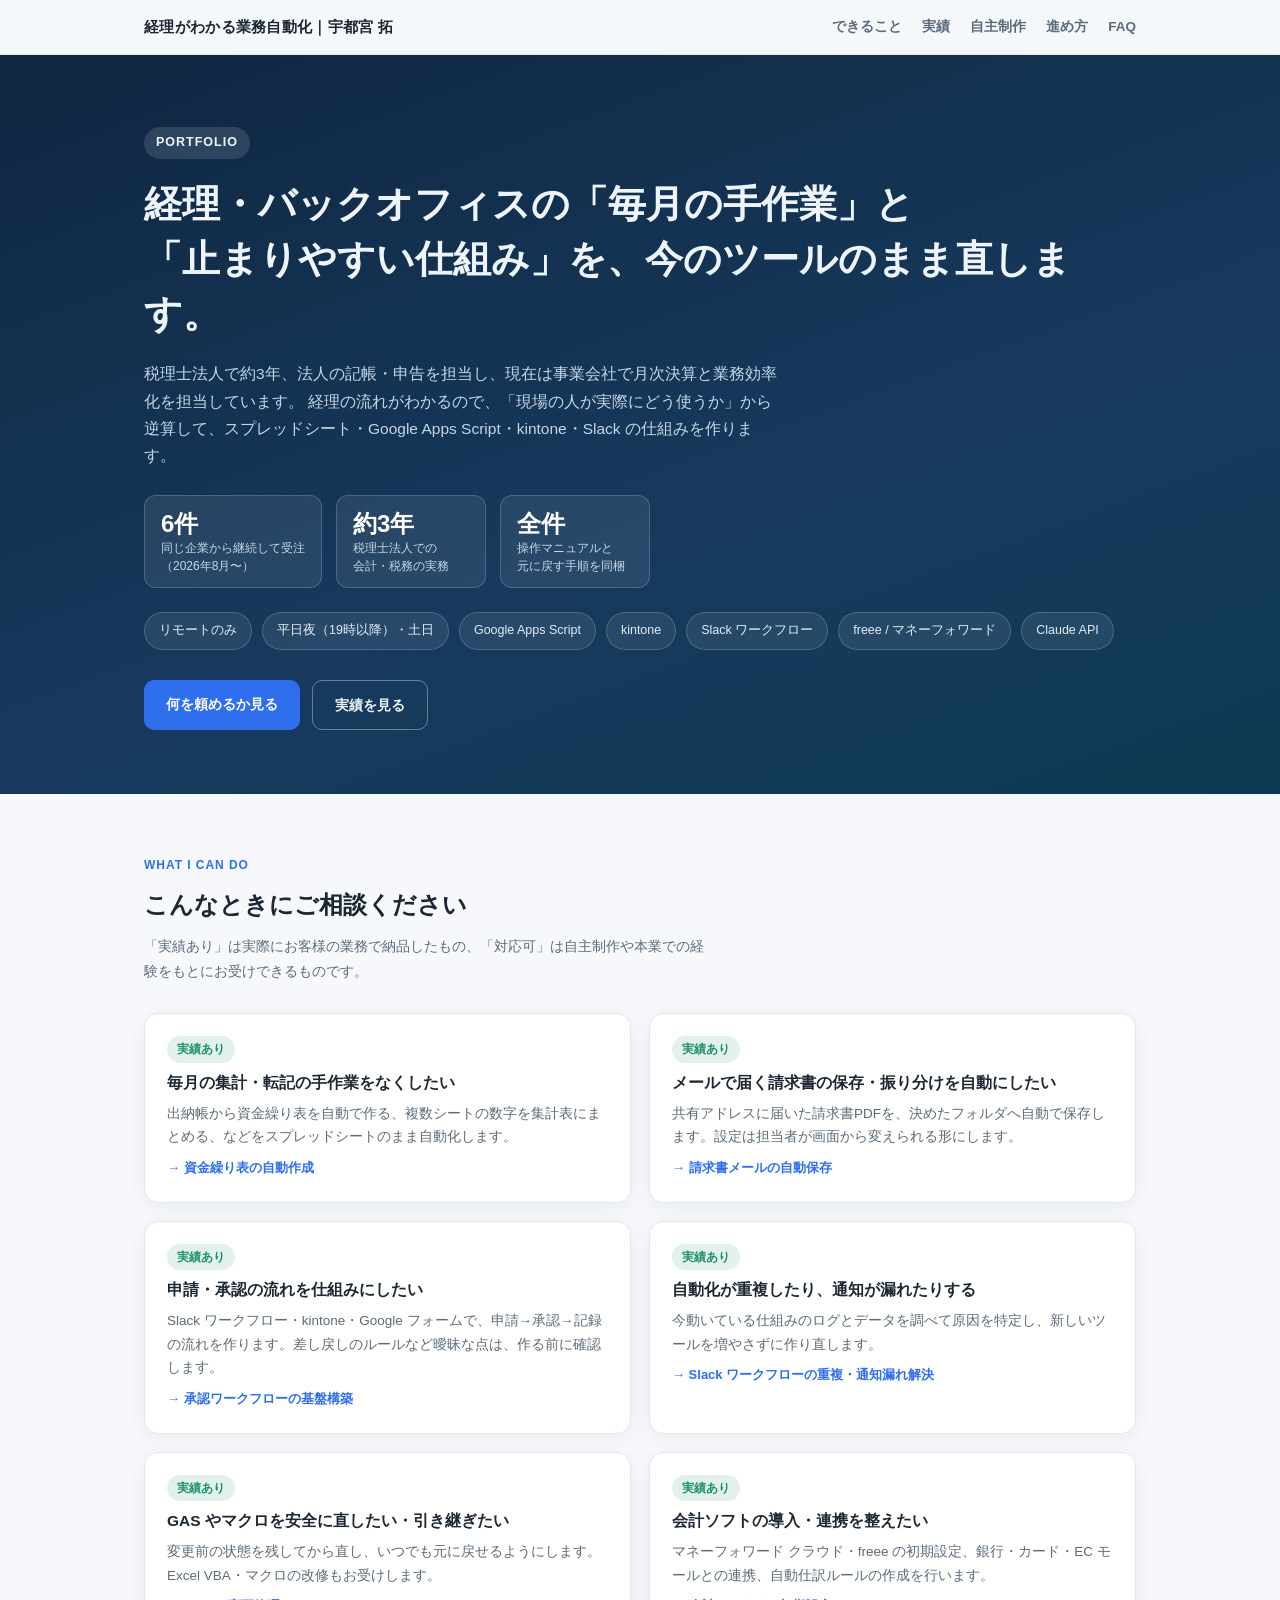
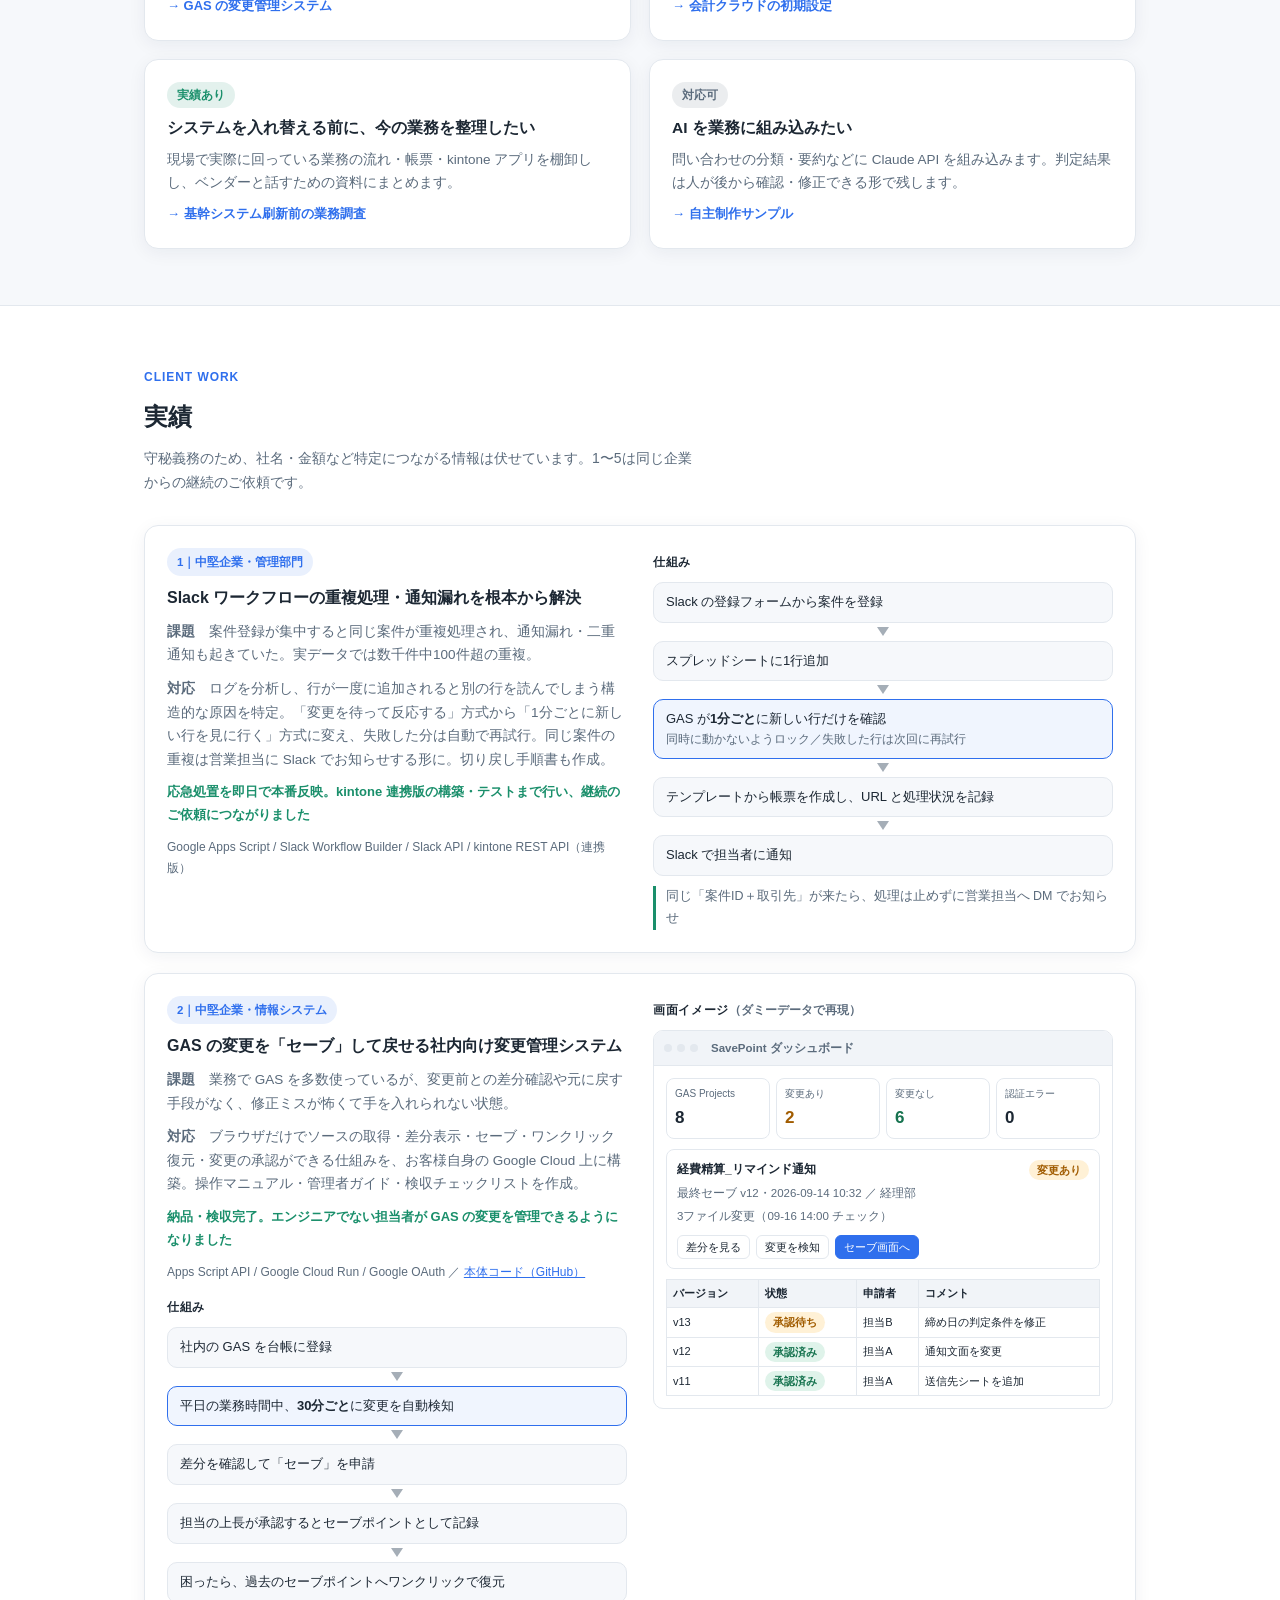
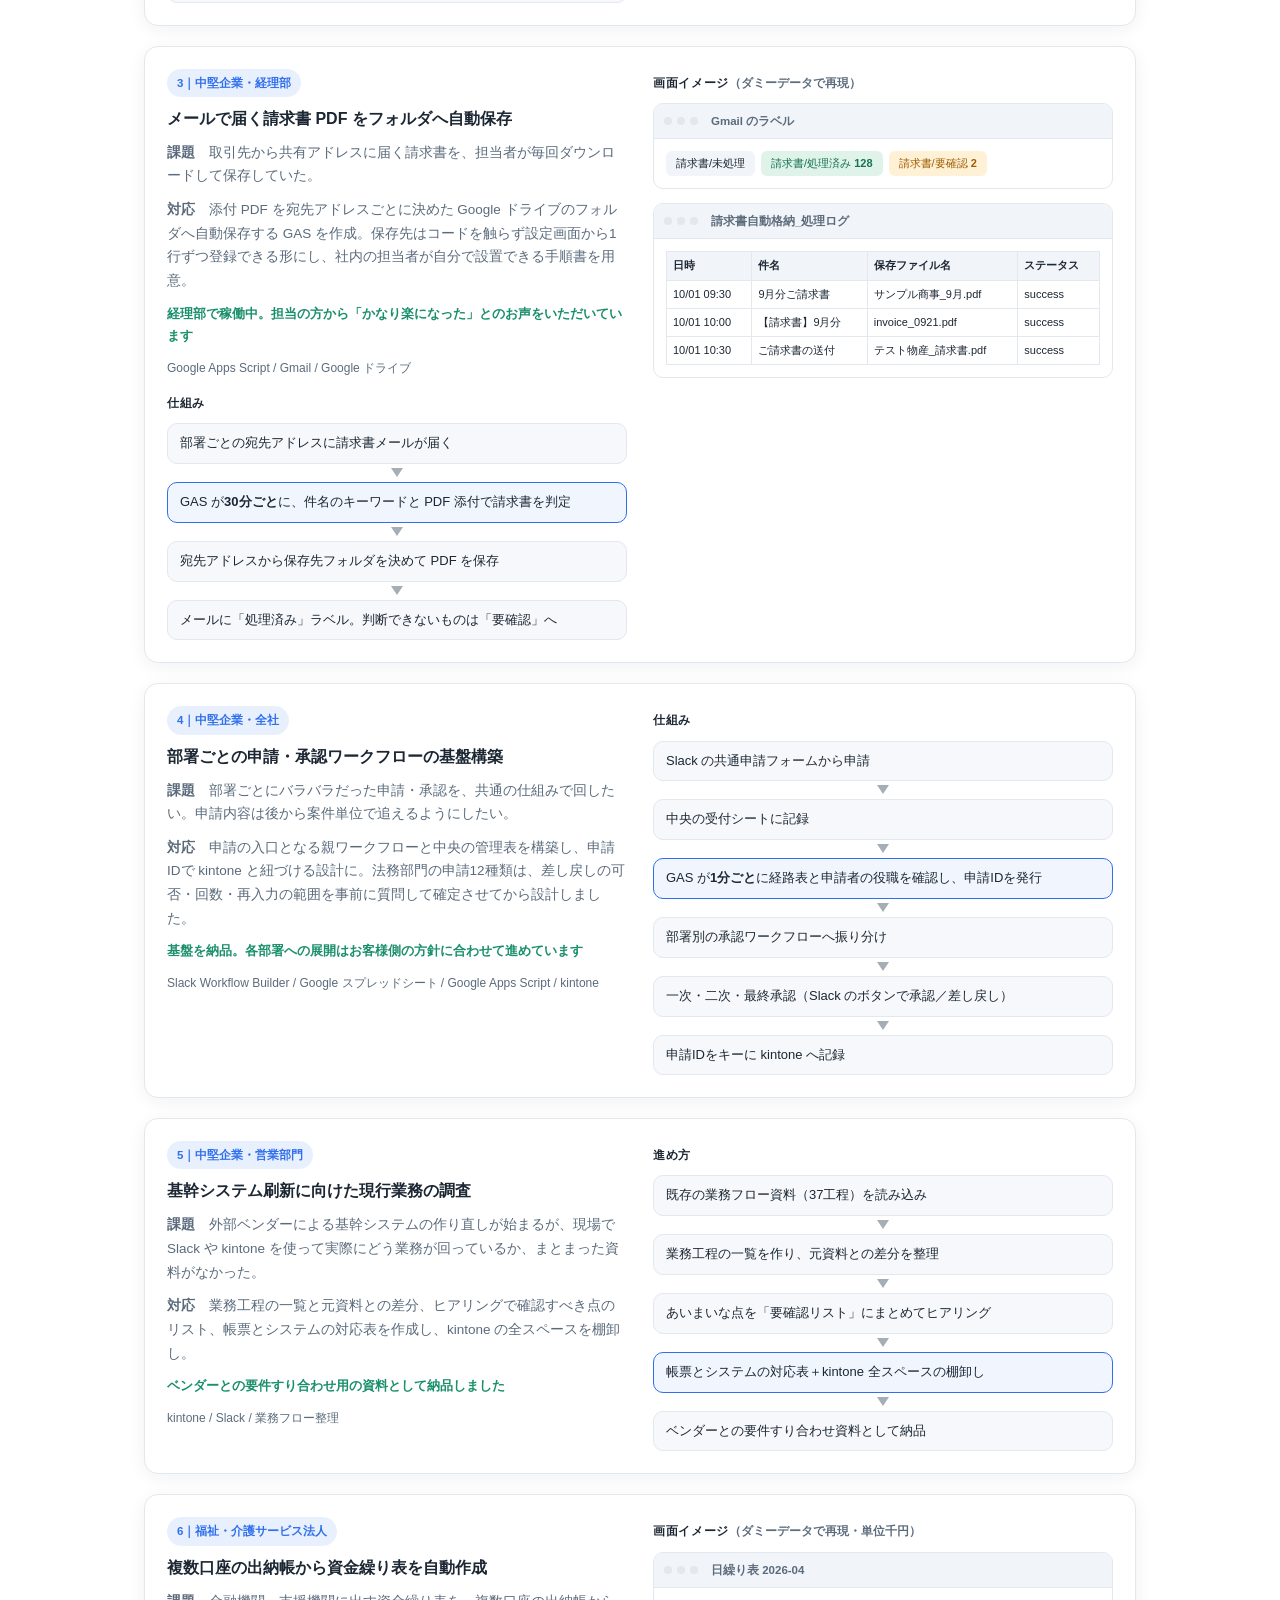
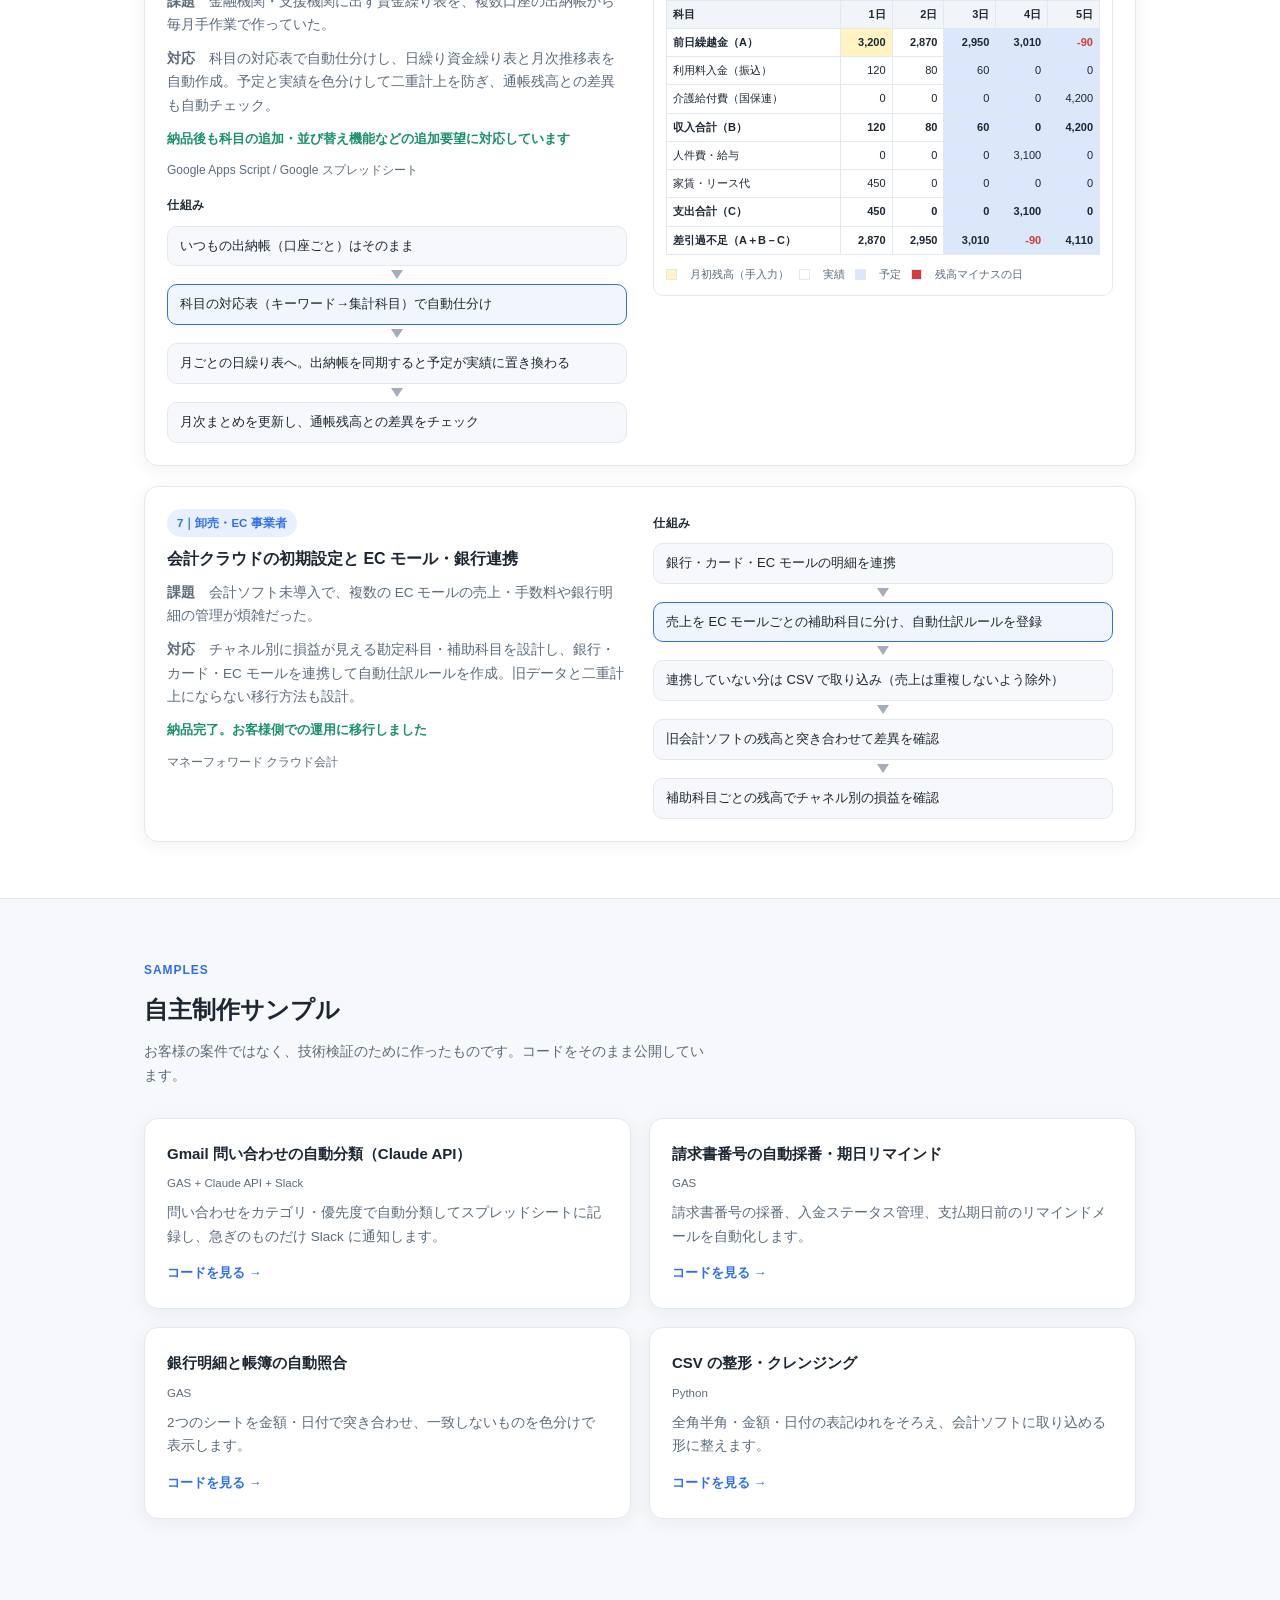
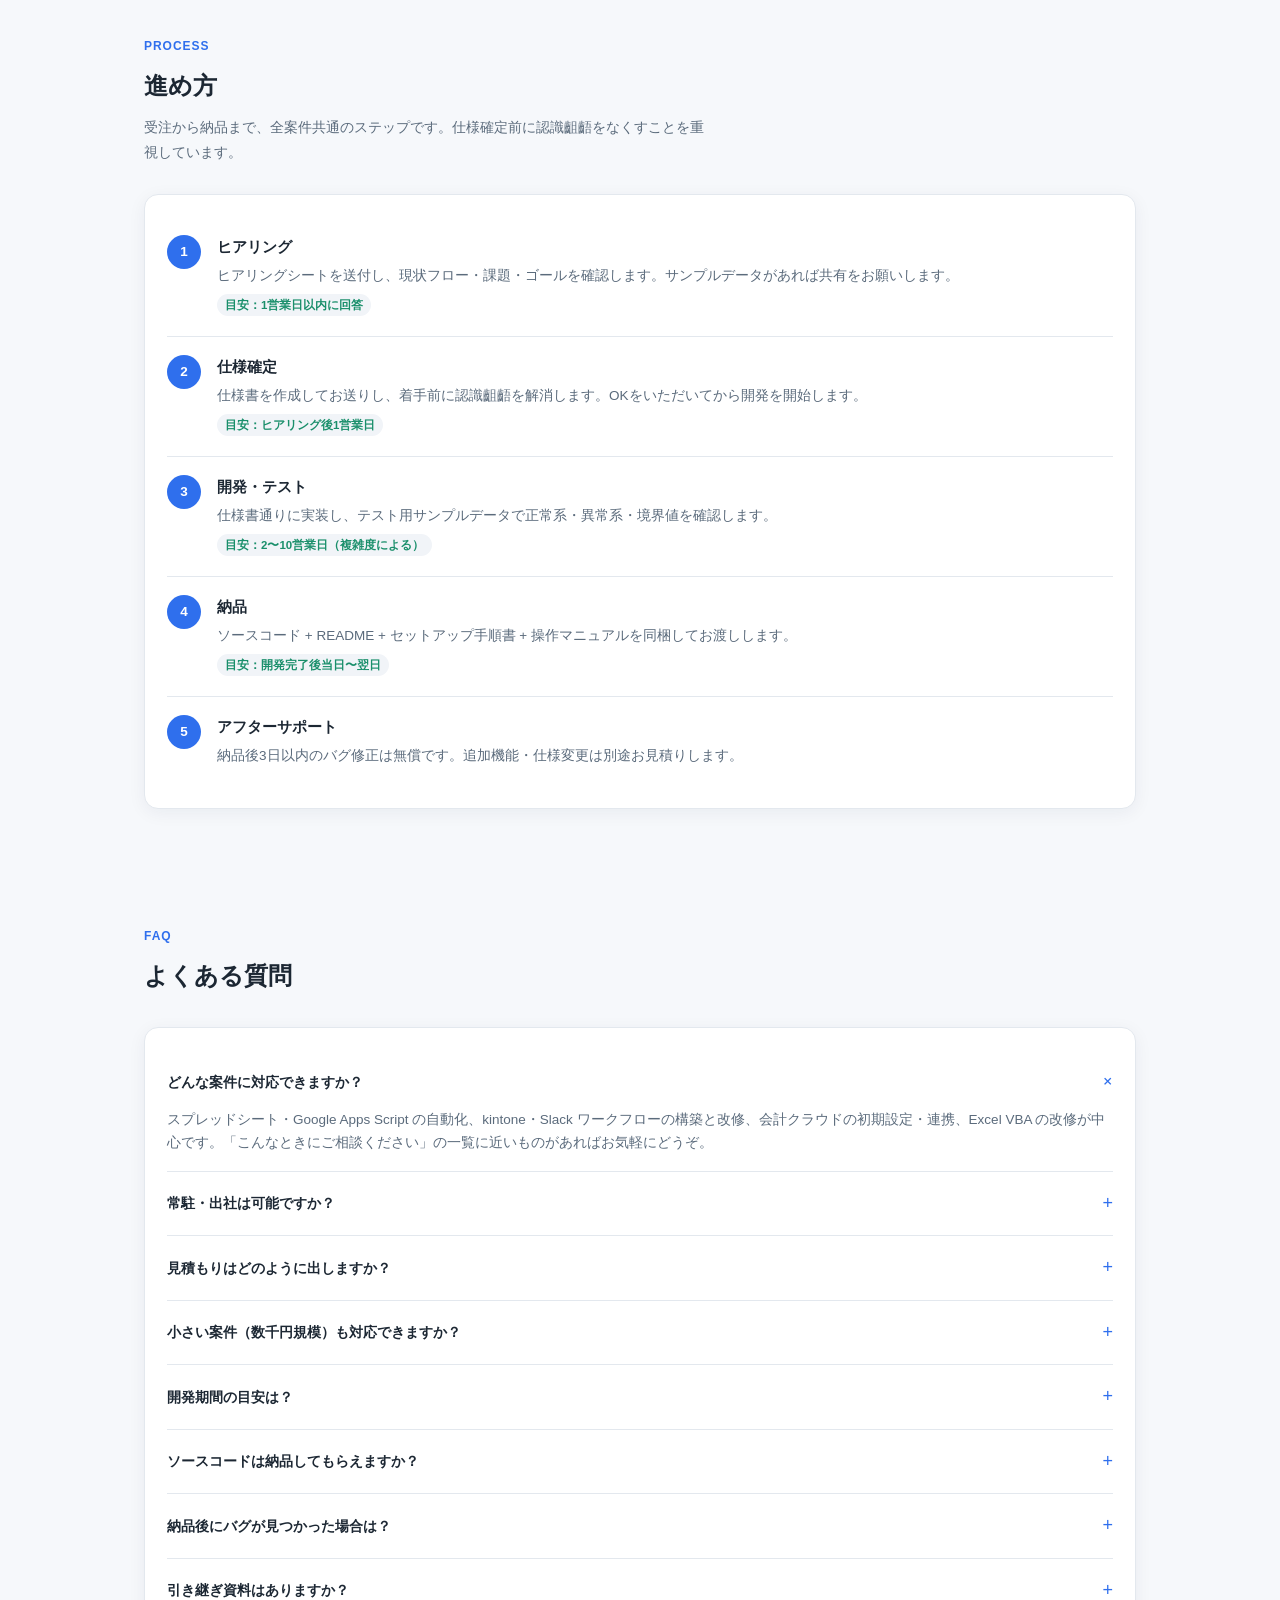
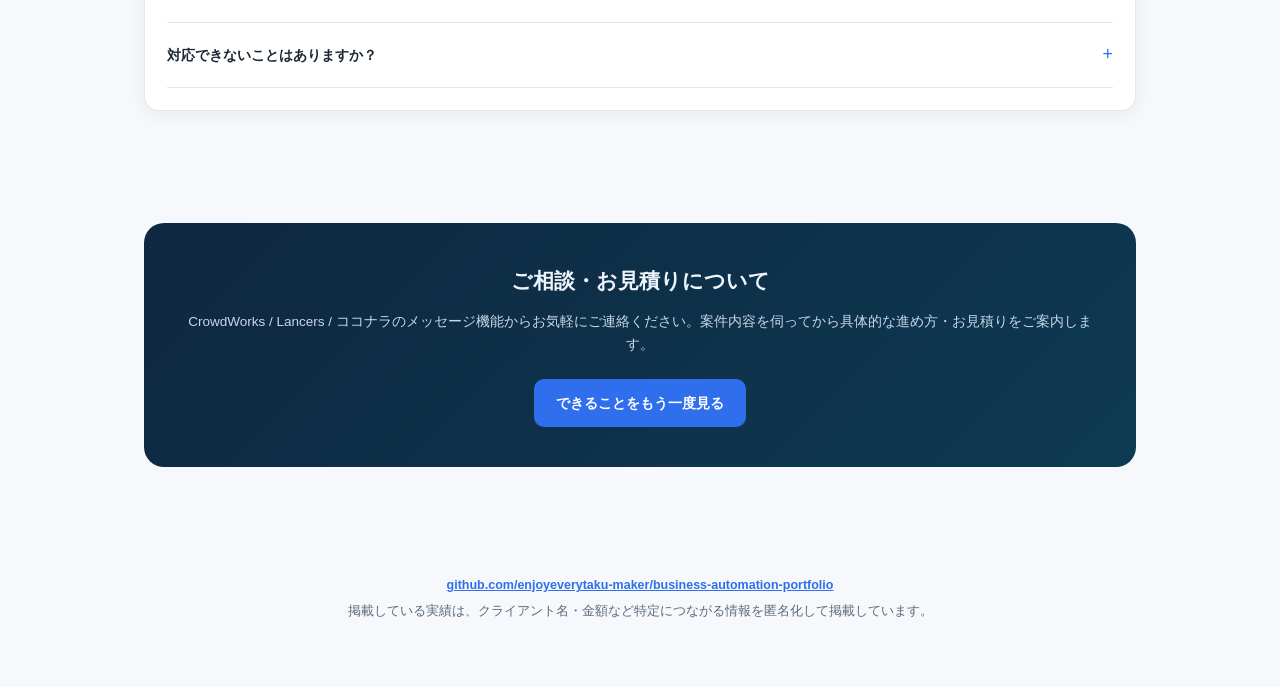
==== commit 2725df8f: "実績に仕組み図と画面イメージ（ダミーデータ）を追加、Slack案件の記述を実態に合わせ修正 Co-Authored-By: Claude Opus 5.5 <noreply@anthropic.com" ====
--- a/index.html
+++ b/index.html
@@ -18,6 +18,9 @@
     --border:#e3e8ee;
     --radius:14px;
     --shadow:0 4px 18px rgba(15,39,64,0.06);
+    --mock-bg:#ffffff;--mock-bar:#f1f4f8;--mock-text:#1c2733;
+    --mock-warn:#fff1d6;--mock-warn-text:#a15c00;--mock-ok:#dff3ea;--mock-ok-text:#16734f;
+    --mock-plan:#dbe8fb;--mock-open:#fff4c2;
   }
   @media (prefers-color-scheme: dark){
     :root{
@@ -27,6 +30,9 @@
       --text-mute:#9fb0c0;
       --border:#22303f;
       --shadow:0 4px 18px rgba(0,0,0,0.35);
+      --mock-bg:#0f1926;--mock-bar:#1a2738;--mock-text:#e7edf3;
+      --mock-warn:#3d2e12;--mock-warn-text:#f2b860;--mock-ok:#123528;--mock-ok-text:#6fd3a6;
+      --mock-plan:#1b3150;--mock-open:#3a3414;
     }
   }
   *{box-sizing:border-box;}
@@ -110,6 +116,59 @@
   .case-card p{margin:0;font-size:13.5px;color:var(--text-mute);}
   .case-card .effect{font-size:13px;color:var(--accent-2);font-weight:700;}
   .case-card .more{font-size:13px;font-weight:700;margin-top:4px;}
+
+  .case-list{display:flex;flex-direction:column;gap:20px;}
+  .case-list .case-card{display:grid;grid-template-columns:minmax(0,1fr) minmax(0,1fr);gap:26px;align-items:start;}
+  .case-text,.case-visual{display:flex;flex-direction:column;gap:10px;min-width:0;}
+  @media (max-width:860px){ .case-list .case-card{grid-template-columns:minmax(0,1fr);gap:16px;} }
+  .vis-label{font-size:11.5px !important;font-weight:800;letter-spacing:.06em;color:var(--text) !important;margin-top:4px !important;}
+  .vis-label span{font-weight:600;color:var(--text-mute);letter-spacing:0;}
+  ol.sysflow{list-style:none;margin:0;padding:0;display:flex;flex-direction:column;gap:18px;}
+  ol.sysflow li{position:relative;background:var(--bg);border:1px solid var(--border);border-radius:10px;
+    padding:9px 12px;font-size:13px;line-height:1.6;}
+  ol.sysflow li + li::before{content:"";position:absolute;left:50%;top:-15px;transform:translateX(-50%);
+    border-left:6px solid transparent;border-right:6px solid transparent;border-top:9px solid var(--text-mute);opacity:.55;}
+  ol.sysflow li.core{border-color:var(--accent);background:rgba(47,111,237,0.07);}
+  ol.sysflow li small{display:block;font-size:11.5px;color:var(--text-mute);}
+  .sysnote{font-size:12.5px !important;border-left:3px solid var(--accent-2);padding-left:10px;}
+
+  .mock{border:1px solid var(--border);border-radius:10px;overflow:hidden;background:var(--mock-bg);color:var(--mock-text);font-size:12px;}
+  .mock + .mock{margin-top:4px;}
+  .mock-bar{display:flex;align-items:center;gap:5px;padding:7px 10px;background:var(--mock-bar);border-bottom:1px solid var(--border);}
+  .mock-bar i{width:8px;height:8px;border-radius:50%;background:var(--border);}
+  .mock-bar span{margin-left:8px;font-weight:700;font-size:11.5px;color:var(--text-mute);}
+  .mock-body{padding:12px;display:flex;flex-direction:column;gap:10px;}
+  .mock-body.sheet{overflow-x:auto;}
+  .mock p{margin:0;font-size:11.5px;color:var(--text-mute);}
+  .badge{display:inline-block;font-size:10.5px;font-weight:700;padding:1px 8px;border-radius:100px;background:var(--mock-bar);white-space:nowrap;}
+  .badge.warn,.lbl.warn{background:var(--mock-warn);color:var(--mock-warn-text);}
+  .badge.ok,.lbl.ok{background:var(--mock-ok);color:var(--mock-ok-text);}
+  .sp-stats{display:grid;grid-template-columns:repeat(4,minmax(0,1fr));gap:6px;}
+  .sp-stats div{border:1px solid var(--border);border-radius:8px;padding:6px 8px;}
+  .sp-stats small{display:block;font-size:10px;color:var(--text-mute);white-space:nowrap;overflow:hidden;text-overflow:ellipsis;}
+  .sp-stats b{font-size:17px;}
+  .sp-stats .warn b{color:var(--mock-warn-text);}
+  .sp-stats .ok b{color:var(--mock-ok-text);}
+  .sp-proj{border:1px solid var(--border);border-radius:8px;padding:9px 10px;display:flex;flex-direction:column;gap:3px;}
+  .sp-head{display:flex;justify-content:space-between;gap:8px;align-items:center;}
+  .sp-btns{display:flex;gap:6px;flex-wrap:wrap;margin-top:5px;}
+  .sp-btns span{font-size:10.5px;border:1px solid var(--border);border-radius:6px;padding:2px 8px;}
+  .sp-btns .pri{background:var(--accent);border-color:var(--accent);color:#fff;}
+  .labels{flex-direction:row;flex-wrap:wrap;gap:6px;}
+  .lbl{font-size:11px;padding:3px 10px;border-radius:6px;background:var(--mock-bar);}
+  table.mock-table{width:100%;border-collapse:collapse;font-size:11px;}
+  table.mock-table th,table.mock-table td{border:1px solid var(--border);padding:4px 6px;text-align:left;white-space:nowrap;}
+  table.mock-table th{background:var(--mock-bar);font-weight:700;}
+  table.cf td:not(:first-child),table.cf th:not(:first-child){text-align:right;}
+  table.cf tr.sum td{font-weight:700;}
+  table.cf td.plan{background:var(--mock-plan);}
+  table.cf td.open{background:var(--mock-open);}
+  table.cf td.neg{color:#d23c3c;}
+  .legend{display:flex;flex-wrap:wrap;align-items:center;gap:4px 10px;font-size:10.5px !important;}
+  .sw{display:inline-block;width:11px;height:11px;border:1px solid var(--border);vertical-align:middle;margin-right:3px;background:var(--mock-bg);}
+  .sw.plan{background:var(--mock-plan);}
+  .sw.open{background:var(--mock-open);}
+  .sw.neg{background:#d23c3c;}
 
   .proj-card h3{margin:0 0 6px;font-size:15px;}
   .proj-card .stack{font-size:11.5px;color:var(--text-mute);margin-bottom:8px;}
@@ -283,62 +342,218 @@
       <h2>実績</h2>
       <p>守秘義務のため、社名・金額など特定につながる情報は伏せています。1〜5は同じ企業からの継続のご依頼です。</p>
     </div>
-    <div class="grid grid-2">
+    <div class="case-list">
       <div class="card case-card" id="case-slack">
-        <span class="tag">1｜中堅企業・管理部門</span>
-        <h3>Slack ワークフローの重複処理・通知漏れを根本から解決</h3>
-        <p><b>課題</b>　案件登録が集中すると同じ案件が重複処理され、通知漏れ・二重通知も起きていた。実データでは数千件中100件超の重複。</p>
-        <p><b>対応</b>　ログを分析して取りこぼしの構造的な原因を特定。「通知を待つ」方式から「状態を定期的に見に行く」方式に変え、kintone の重複禁止設定で二重登録を防止。切り戻し手順書も作成。</p>
-        <p class="effect">応急処置を即日で本番反映 → kintone 連携版を納品し、継続のご依頼につながりました</p>
-        <p class="stack">Google Apps Script / Slack Workflow Builder / kintone REST API</p>
-      </div>
+        <div class="case-text">
+          <span class="tag">1｜中堅企業・管理部門</span>
+          <h3>Slack ワークフローの重複処理・通知漏れを根本から解決</h3>
+          <p><b>課題</b>　案件登録が集中すると同じ案件が重複処理され、通知漏れ・二重通知も起きていた。実データでは数千件中100件超の重複。</p>
+          <p><b>対応</b>　ログを分析し、行が一度に追加されると別の行を読んでしまう構造的な原因を特定。「変更を待って反応する」方式から「1分ごとに新しい行を見に行く」方式に変え、失敗した分は自動で再試行。同じ案件の重複は営業担当に Slack でお知らせする形に。切り戻し手順書も作成。</p>
+          <p class="effect">応急処置を即日で本番反映。kintone 連携版の構築・テストまで行い、継続のご依頼につながりました</p>
+          <p class="stack">Google Apps Script / Slack Workflow Builder / Slack API / kintone REST API（連携版）</p>
+        </div>
+        <div class="case-visual">
+          <p class="vis-label">仕組み</p>
+          <ol class="sysflow">
+            <li>Slack の登録フォームから案件を登録</li>
+            <li>スプレッドシートに1行追加</li>
+            <li class="core">GAS が<b>1分ごと</b>に新しい行だけを確認<small>同時に動かないようロック／失敗した行は次回に再試行</small></li>
+            <li>テンプレートから帳票を作成し、URL と処理状況を記録</li>
+            <li>Slack で担当者に通知</li>
+          </ol>
+          <p class="sysnote">同じ「案件ID＋取引先」が来たら、処理は止めずに営業担当へ DM でお知らせ</p>
+        </div>
+      </div>
+
       <div class="card case-card" id="case-savepoint">
-        <span class="tag">2｜中堅企業・情報システム</span>
-        <h3>GAS の変更を「セーブ」して戻せる社内向け変更管理システム</h3>
-        <p><b>課題</b>　業務で GAS を多数使っているが、変更前との差分確認や元に戻す手段がなく、修正ミスが怖くて手を入れられない状態。</p>
-        <p><b>対応</b>　ブラウザだけでソースの取得・差分表示・セーブ・ワンクリック復元・変更の承認ができる仕組みを、お客様自身の Google Cloud 上に構築。操作マニュアル・管理者ガイド・検収チェックリストを作成。</p>
-        <p class="effect">納品・検収完了。エンジニアでない担当者が GAS の変更を管理できるようになりました</p>
-        <p class="stack">Apps Script API / Google Cloud Run / Google OAuth ／ <a href="https://github.com/enjoyeverytaku-maker/gas-savepoint" target="_blank" rel="noopener">本体コード（GitHub）</a></p>
-      </div>
+        <div class="case-text">
+          <span class="tag">2｜中堅企業・情報システム</span>
+          <h3>GAS の変更を「セーブ」して戻せる社内向け変更管理システム</h3>
+          <p><b>課題</b>　業務で GAS を多数使っているが、変更前との差分確認や元に戻す手段がなく、修正ミスが怖くて手を入れられない状態。</p>
+          <p><b>対応</b>　ブラウザだけでソースの取得・差分表示・セーブ・ワンクリック復元・変更の承認ができる仕組みを、お客様自身の Google Cloud 上に構築。操作マニュアル・管理者ガイド・検収チェックリストを作成。</p>
+          <p class="effect">納品・検収完了。エンジニアでない担当者が GAS の変更を管理できるようになりました</p>
+          <p class="stack">Apps Script API / Google Cloud Run / Google OAuth ／ <a href="https://github.com/enjoyeverytaku-maker/gas-savepoint" target="_blank" rel="noopener">本体コード（GitHub）</a></p>
+          <p class="vis-label">仕組み</p>
+          <ol class="sysflow">
+            <li>社内の GAS を台帳に登録</li>
+            <li class="core">平日の業務時間中、<b>30分ごと</b>に変更を自動検知</li>
+            <li>差分を確認して「セーブ」を申請</li>
+            <li>担当の上長が承認するとセーブポイントとして記録</li>
+            <li>困ったら、過去のセーブポイントへワンクリックで復元</li>
+          </ol>
+        </div>
+        <div class="case-visual">
+          <p class="vis-label">画面イメージ<span>（ダミーデータで再現）</span></p>
+          <div class="mock">
+            <div class="mock-bar"><i></i><i></i><i></i><span>SavePoint ダッシュボード</span></div>
+            <div class="mock-body">
+              <div class="sp-stats">
+                <div><small>GAS Projects</small><b>8</b></div>
+                <div class="warn"><small>変更あり</small><b>2</b></div>
+                <div class="ok"><small>変更なし</small><b>6</b></div>
+                <div><small>認証エラー</small><b>0</b></div>
+              </div>
+              <div class="sp-proj">
+                <div class="sp-head"><b>経費精算_リマインド通知</b><span class="badge warn">変更あり</span></div>
+                <p>最終セーブ v12・2026-09-14 10:32 ／ 経理部</p>
+                <p>3ファイル変更（09-16 14:00 チェック）</p>
+                <div class="sp-btns"><span>差分を見る</span><span>変更を検知</span><span class="pri">セーブ画面へ</span></div>
+              </div>
+              <table class="mock-table">
+                <thead><tr><th>バージョン</th><th>状態</th><th>申請者</th><th>コメント</th></tr></thead>
+                <tbody>
+                  <tr><td>v13</td><td><span class="badge warn">承認待ち</span></td><td>担当B</td><td>締め日の判定条件を修正</td></tr>
+                  <tr><td>v12</td><td><span class="badge ok">承認済み</span></td><td>担当A</td><td>通知文面を変更</td></tr>
+                  <tr><td>v11</td><td><span class="badge ok">承認済み</span></td><td>担当A</td><td>送信先シートを追加</td></tr>
+                </tbody>
+              </table>
+            </div>
+          </div>
+        </div>
+      </div>
+
       <div class="card case-card" id="case-invoice">
-        <span class="tag">3｜中堅企業・経理部</span>
-        <h3>メールで届く請求書 PDF をフォルダへ自動保存</h3>
-        <p><b>課題</b>　取引先から共有アドレスに届く請求書を、担当者が毎回ダウンロードして保存していた。</p>
-        <p><b>対応</b>　添付 PDF を送付先ごとに決めた Google ドライブのフォルダへ自動保存する GAS を作成。設定値はコードを触らず画面から登録できる形にし、社内の担当者が自分で設置できる手順書を用意。</p>
-        <p class="effect">経理部で稼働中です</p>
-        <p class="stack">Google Apps Script / Gmail / Google ドライブ</p>
-      </div>
+        <div class="case-text">
+          <span class="tag">3｜中堅企業・経理部</span>
+          <h3>メールで届く請求書 PDF をフォルダへ自動保存</h3>
+          <p><b>課題</b>　取引先から共有アドレスに届く請求書を、担当者が毎回ダウンロードして保存していた。</p>
+          <p><b>対応</b>　添付 PDF を宛先アドレスごとに決めた Google ドライブのフォルダへ自動保存する GAS を作成。保存先はコードを触らず設定画面から1行ずつ登録できる形にし、社内の担当者が自分で設置できる手順書を用意。</p>
+          <p class="effect">経理部で稼働中。担当の方から「かなり楽になった」とのお声をいただいています</p>
+          <p class="stack">Google Apps Script / Gmail / Google ドライブ</p>
+          <p class="vis-label">仕組み</p>
+          <ol class="sysflow">
+            <li>部署ごとの宛先アドレスに請求書メールが届く</li>
+            <li class="core">GAS が<b>30分ごと</b>に、件名のキーワードと PDF 添付で請求書を判定</li>
+            <li>宛先アドレスから保存先フォルダを決めて PDF を保存</li>
+            <li>メールに「処理済み」ラベル。判断できないものは「要確認」へ</li>
+          </ol>
+        </div>
+        <div class="case-visual">
+          <p class="vis-label">画面イメージ<span>（ダミーデータで再現）</span></p>
+          <div class="mock">
+            <div class="mock-bar"><i></i><i></i><i></i><span>Gmail のラベル</span></div>
+            <div class="mock-body labels">
+              <span class="lbl">請求書/未処理</span><span class="lbl ok">請求書/処理済み <b>128</b></span><span class="lbl warn">請求書/要確認 <b>2</b></span>
+            </div>
+          </div>
+          <div class="mock">
+            <div class="mock-bar"><i></i><i></i><i></i><span>請求書自動格納_処理ログ</span></div>
+            <div class="mock-body sheet">
+              <table class="mock-table">
+                <thead><tr><th>日時</th><th>件名</th><th>保存ファイル名</th><th>ステータス</th></tr></thead>
+                <tbody>
+                  <tr><td>10/01 09:30</td><td>9月分ご請求書</td><td>サンプル商事_9月.pdf</td><td>success</td></tr>
+                  <tr><td>10/01 10:00</td><td>【請求書】9月分</td><td>invoice_0921.pdf</td><td>success</td></tr>
+                  <tr><td>10/01 10:30</td><td>ご請求書の送付</td><td>テスト物産_請求書.pdf</td><td>success</td></tr>
+                </tbody>
+              </table>
+            </div>
+          </div>
+        </div>
+      </div>
+
       <div class="card case-card" id="case-approval">
-        <span class="tag">4｜中堅企業・全社</span>
-        <h3>部署ごとの申請・承認ワークフローの基盤構築</h3>
-        <p><b>課題</b>　部署ごとにバラバラだった申請・承認を、共通の仕組みで回したい。申請内容は後から案件単位で追えるようにしたい。</p>
-        <p><b>対応</b>　申請の入口となる親ワークフローと中央の管理表を構築し、案件番号で kintone と紐づける設計に。法務部門の申請12種類は、差し戻しの可否・回数・再入力の範囲を事前に質問して確定させてから設計しました。</p>
-        <p class="effect">基盤を納品。各部署への展開はお客様側の方針に合わせて進めています</p>
-        <p class="stack">Slack Workflow Builder / Google スプレッドシート / Google Apps Script / kintone</p>
-      </div>
+        <div class="case-text">
+          <span class="tag">4｜中堅企業・全社</span>
+          <h3>部署ごとの申請・承認ワークフローの基盤構築</h3>
+          <p><b>課題</b>　部署ごとにバラバラだった申請・承認を、共通の仕組みで回したい。申請内容は後から案件単位で追えるようにしたい。</p>
+          <p><b>対応</b>　申請の入口となる親ワークフローと中央の管理表を構築し、申請IDで kintone と紐づける設計に。法務部門の申請12種類は、差し戻しの可否・回数・再入力の範囲を事前に質問して確定させてから設計しました。</p>
+          <p class="effect">基盤を納品。各部署への展開はお客様側の方針に合わせて進めています</p>
+          <p class="stack">Slack Workflow Builder / Google スプレッドシート / Google Apps Script / kintone</p>
+        </div>
+        <div class="case-visual">
+          <p class="vis-label">仕組み</p>
+          <ol class="sysflow">
+            <li>Slack の共通申請フォームから申請</li>
+            <li>中央の受付シートに記録</li>
+            <li class="core">GAS が<b>1分ごと</b>に経路表と申請者の役職を確認し、申請IDを発行</li>
+            <li>部署別の承認ワークフローへ振り分け</li>
+            <li>一次・二次・最終承認（Slack のボタンで承認／差し戻し）</li>
+            <li>申請IDをキーに kintone へ記録</li>
+          </ol>
+        </div>
+      </div>
+
       <div class="card case-card" id="case-asis">
-        <span class="tag">5｜中堅企業・営業部門</span>
-        <h3>基幹システム刷新に向けた現行業務の調査</h3>
-        <p><b>課題</b>　外部ベンダーによる基幹システムの作り直しが始まるが、現場で Slack や kintone を使って実際にどう業務が回っているか、まとまった資料がなかった。</p>
-        <p><b>対応</b>　業務工程の一覧と元資料との差分、ヒアリングで確認すべき点のリスト、帳票とシステムの対応表を作成し、kintone の全スペースを棚卸し。</p>
-        <p class="effect">ベンダーとの要件すり合わせ用の資料として納品しました</p>
-        <p class="stack">kintone / Slack / 業務フロー整理</p>
-      </div>
+        <div class="case-text">
+          <span class="tag">5｜中堅企業・営業部門</span>
+          <h3>基幹システム刷新に向けた現行業務の調査</h3>
+          <p><b>課題</b>　外部ベンダーによる基幹システムの作り直しが始まるが、現場で Slack や kintone を使って実際にどう業務が回っているか、まとまった資料がなかった。</p>
+          <p><b>対応</b>　業務工程の一覧と元資料との差分、ヒアリングで確認すべき点のリスト、帳票とシステムの対応表を作成し、kintone の全スペースを棚卸し。</p>
+          <p class="effect">ベンダーとの要件すり合わせ用の資料として納品しました</p>
+          <p class="stack">kintone / Slack / 業務フロー整理</p>
+        </div>
+        <div class="case-visual">
+          <p class="vis-label">進め方</p>
+          <ol class="sysflow">
+            <li>既存の業務フロー資料（37工程）を読み込み</li>
+            <li>業務工程の一覧を作り、元資料との差分を整理</li>
+            <li>あいまいな点を「要確認リスト」にまとめてヒアリング</li>
+            <li class="core">帳票とシステムの対応表＋kintone 全スペースの棚卸し</li>
+            <li>ベンダーとの要件すり合わせ資料として納品</li>
+          </ol>
+        </div>
+      </div>
+
       <div class="card case-card" id="case-cashflow">
-        <span class="tag">6｜福祉・介護サービス法人</span>
-        <h3>複数口座の出納帳から資金繰り表を自動作成</h3>
-        <p><b>課題</b>　金融機関・支援機関に出す資金繰り表を、複数口座の出納帳から毎月手作業で作っていた。</p>
-        <p><b>対応</b>　科目の対応表で自動仕分けし、日繰り資金繰り表と月次推移表を自動作成。予定と実績を色分けして二重計上を防ぎ、通帳残高との差異も自動チェック。</p>
-        <p class="effect">納品後も科目の追加・並び替え機能などの追加要望に対応しています</p>
-        <p class="stack">Google Apps Script / Google スプレッドシート</p>
-      </div>
+        <div class="case-text">
+          <span class="tag">6｜福祉・介護サービス法人</span>
+          <h3>複数口座の出納帳から資金繰り表を自動作成</h3>
+          <p><b>課題</b>　金融機関・支援機関に出す資金繰り表を、複数口座の出納帳から毎月手作業で作っていた。</p>
+          <p><b>対応</b>　科目の対応表で自動仕分けし、日繰り資金繰り表と月次推移表を自動作成。予定と実績を色分けして二重計上を防ぎ、通帳残高との差異も自動チェック。</p>
+          <p class="effect">納品後も科目の追加・並び替え機能などの追加要望に対応しています</p>
+          <p class="stack">Google Apps Script / Google スプレッドシート</p>
+          <p class="vis-label">仕組み</p>
+          <ol class="sysflow">
+            <li>いつもの出納帳（口座ごと）はそのまま</li>
+            <li class="core">科目の対応表（キーワード→集計科目）で自動仕分け</li>
+            <li>月ごとの日繰り表へ。出納帳を同期すると予定が実績に置き換わる</li>
+            <li>月次まとめを更新し、通帳残高との差異をチェック</li>
+          </ol>
+        </div>
+        <div class="case-visual">
+          <p class="vis-label">画面イメージ<span>（ダミーデータで再現・単位千円）</span></p>
+          <div class="mock">
+            <div class="mock-bar"><i></i><i></i><i></i><span>日繰り表 2026-04</span></div>
+            <div class="mock-body sheet">
+              <table class="mock-table cf">
+                <thead><tr><th>科目</th><th>1日</th><th>2日</th><th>3日</th><th>4日</th><th>5日</th></tr></thead>
+                <tbody>
+                  <tr class="sum"><td>前日繰越金（A）</td><td class="open">3,200</td><td>2,870</td><td class="plan">2,950</td><td class="plan">3,010</td><td class="plan neg">-90</td></tr>
+                  <tr><td>利用料入金（振込）</td><td>120</td><td>80</td><td class="plan">60</td><td class="plan">0</td><td class="plan">0</td></tr>
+                  <tr><td>介護給付費（国保連）</td><td>0</td><td>0</td><td class="plan">0</td><td class="plan">0</td><td class="plan">4,200</td></tr>
+                  <tr class="sum"><td>収入合計（B）</td><td>120</td><td>80</td><td class="plan">60</td><td class="plan">0</td><td class="plan">4,200</td></tr>
+                  <tr><td>人件費・給与</td><td>0</td><td>0</td><td class="plan">0</td><td class="plan">3,100</td><td class="plan">0</td></tr>
+                  <tr><td>家賃・リース代</td><td>450</td><td>0</td><td class="plan">0</td><td class="plan">0</td><td class="plan">0</td></tr>
+                  <tr class="sum"><td>支出合計（C）</td><td>450</td><td>0</td><td class="plan">0</td><td class="plan">3,100</td><td class="plan">0</td></tr>
+                  <tr class="sum"><td>差引過不足（A＋B－C）</td><td>2,870</td><td>2,950</td><td class="plan">3,010</td><td class="plan neg">-90</td><td class="plan">4,110</td></tr>
+                </tbody>
+              </table>
+              <p class="legend"><span class="sw open"></span>月初残高（手入力）<span class="sw"></span>実績<span class="sw plan"></span>予定<span class="sw neg"></span>残高マイナスの日</p>
+            </div>
+          </div>
+        </div>
+      </div>
+
       <div class="card case-card" id="case-accounting">
-        <span class="tag">7｜卸売・EC 事業者</span>
-        <h3>会計クラウドの初期設定と EC モール・銀行連携</h3>
-        <p><b>課題</b>　会計ソフト未導入で、複数の EC モールの売上・手数料や銀行明細の管理が煩雑だった。</p>
-        <p><b>対応</b>　チャネル別に損益が見える勘定科目・補助科目を設計し、銀行・カード・EC モールを連携して自動仕訳ルールを作成。旧データと二重計上にならない移行方法も設計。</p>
-        <p class="effect">納品完了。お客様側での運用に移行しました</p>
-        <p class="stack">マネーフォワード クラウド会計</p>
+        <div class="case-text">
+          <span class="tag">7｜卸売・EC 事業者</span>
+          <h3>会計クラウドの初期設定と EC モール・銀行連携</h3>
+          <p><b>課題</b>　会計ソフト未導入で、複数の EC モールの売上・手数料や銀行明細の管理が煩雑だった。</p>
+          <p><b>対応</b>　チャネル別に損益が見える勘定科目・補助科目を設計し、銀行・カード・EC モールを連携して自動仕訳ルールを作成。旧データと二重計上にならない移行方法も設計。</p>
+          <p class="effect">納品完了。お客様側での運用に移行しました</p>
+          <p class="stack">マネーフォワード クラウド会計</p>
+        </div>
+        <div class="case-visual">
+          <p class="vis-label">仕組み</p>
+          <ol class="sysflow">
+            <li>銀行・カード・EC モールの明細を連携</li>
+            <li class="core">売上を EC モールごとの補助科目に分け、自動仕訳ルールを登録</li>
+            <li>連携していない分は CSV で取り込み（売上は重複しないよう除外）</li>
+            <li>旧会計ソフトの残高と突き合わせて差異を確認</li>
+            <li>補助科目ごとの残高でチャネル別の損益を確認</li>
+          </ol>
+        </div>
       </div>
     </div>
   </div>
